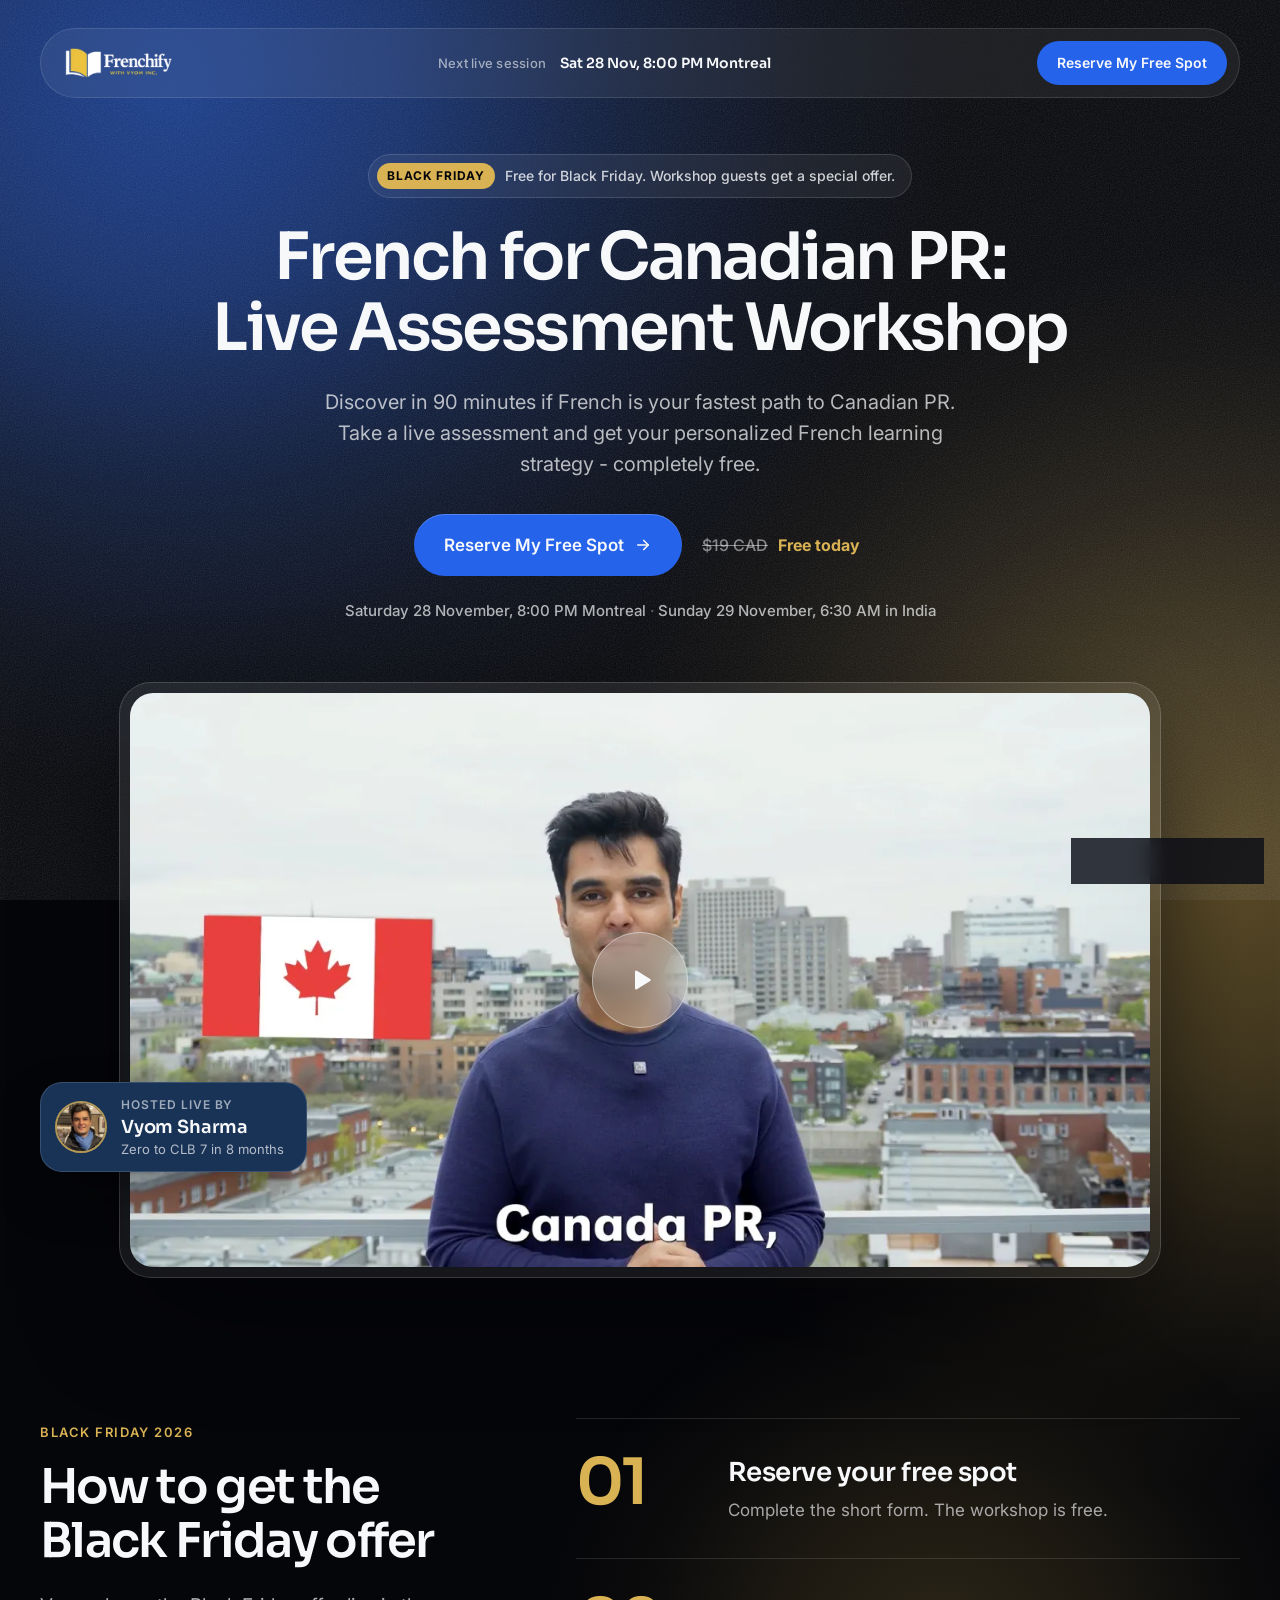
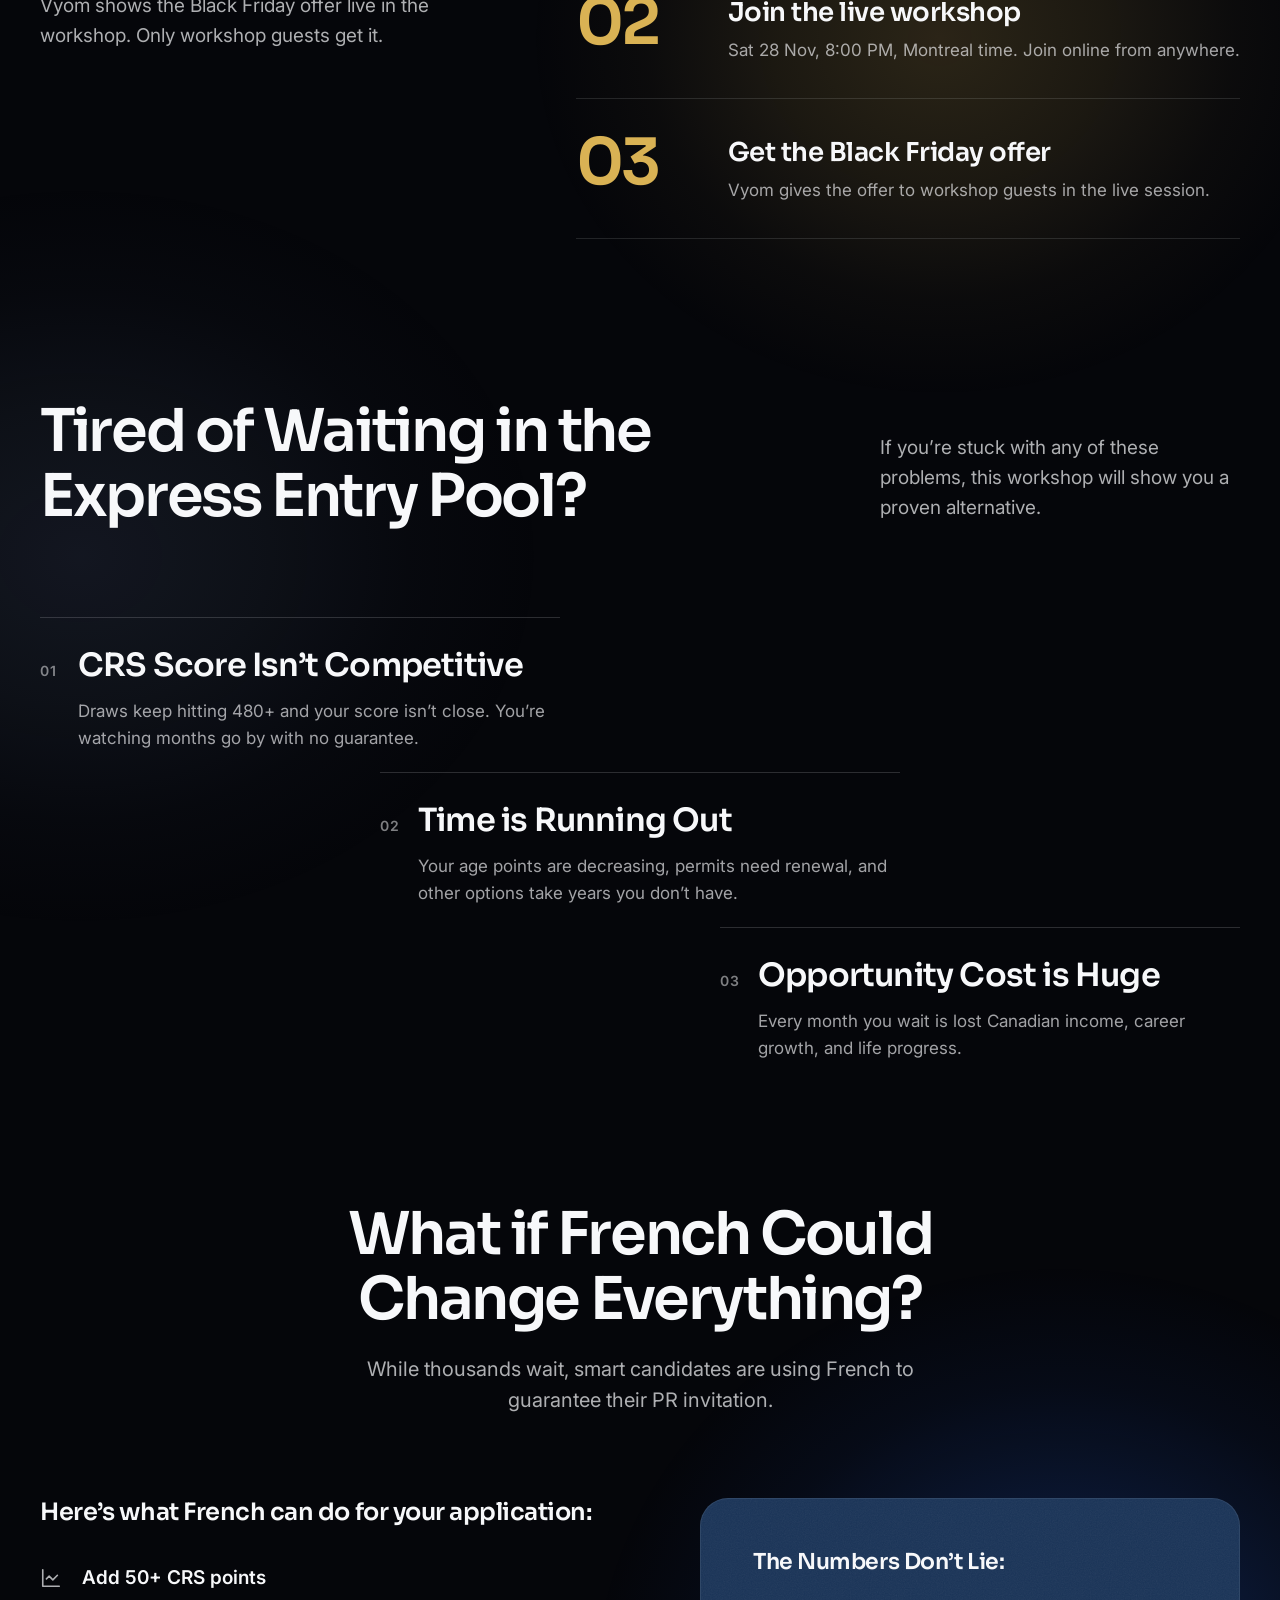
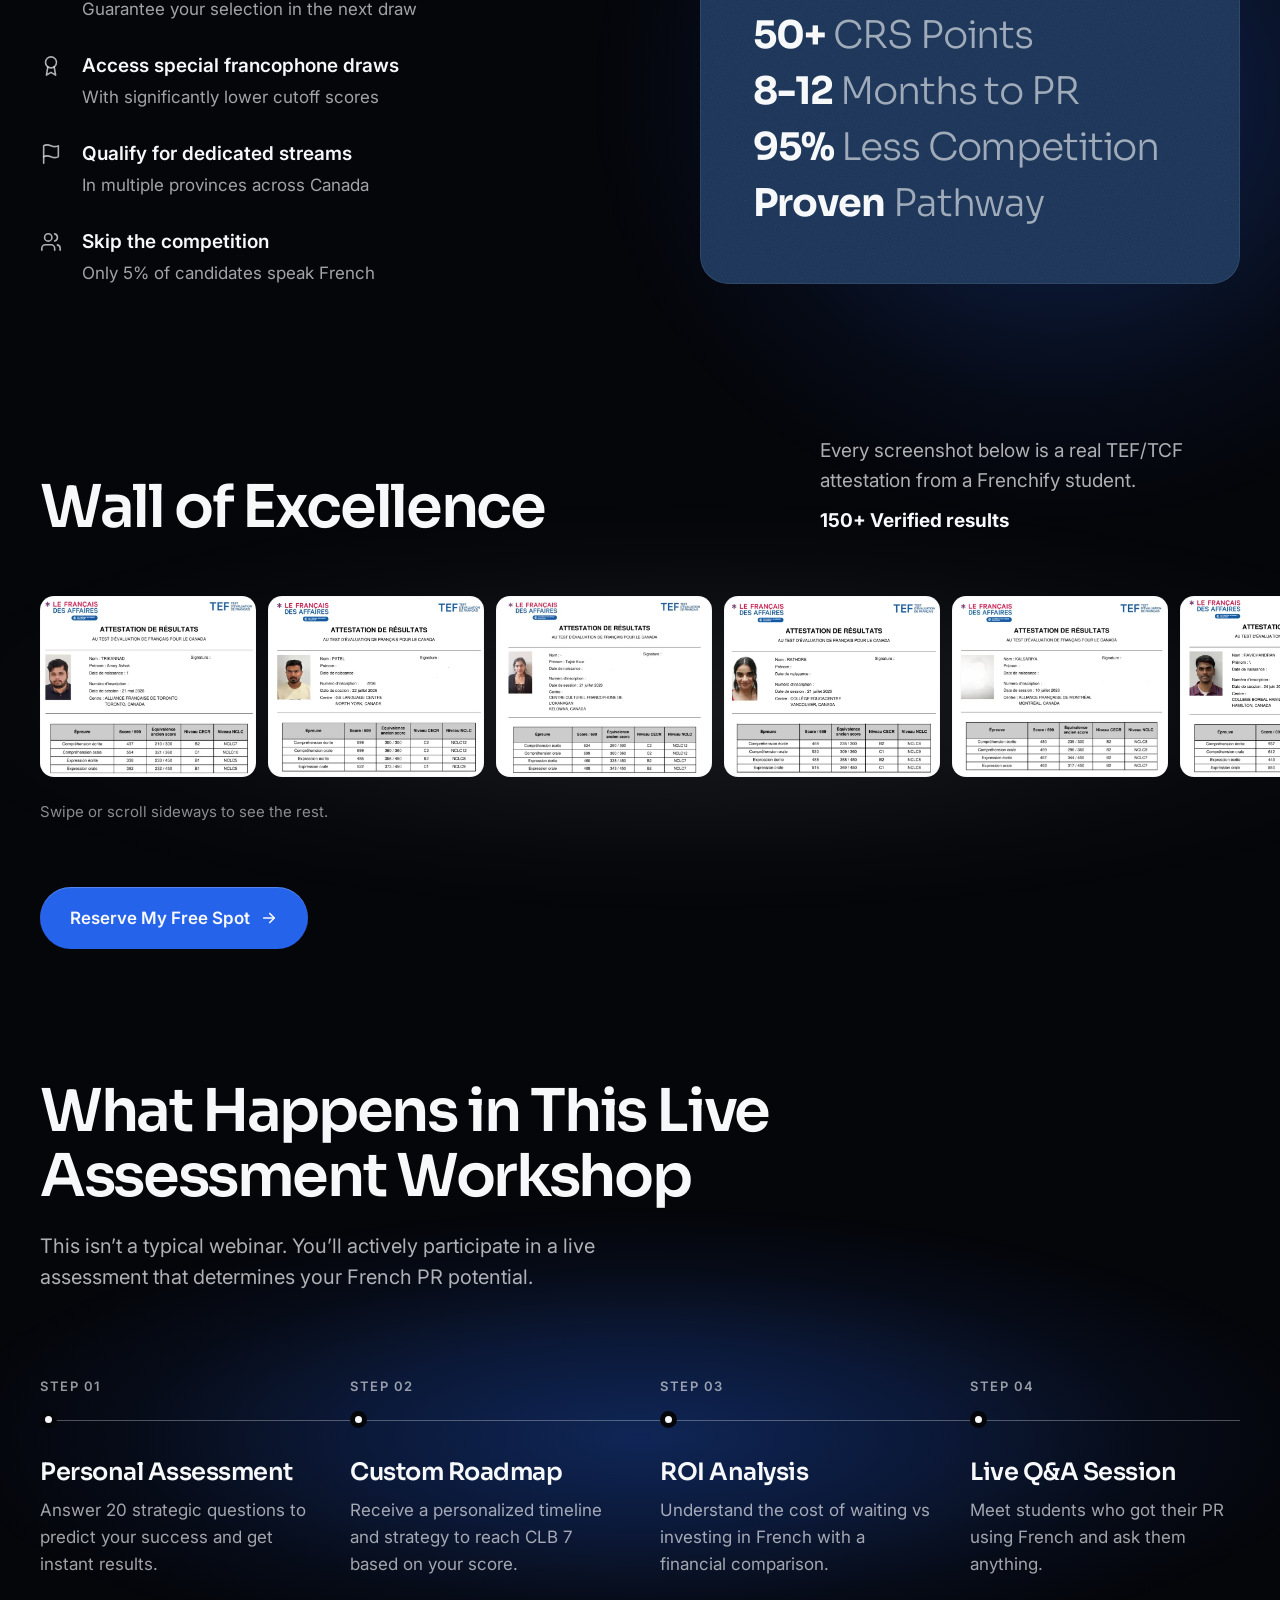
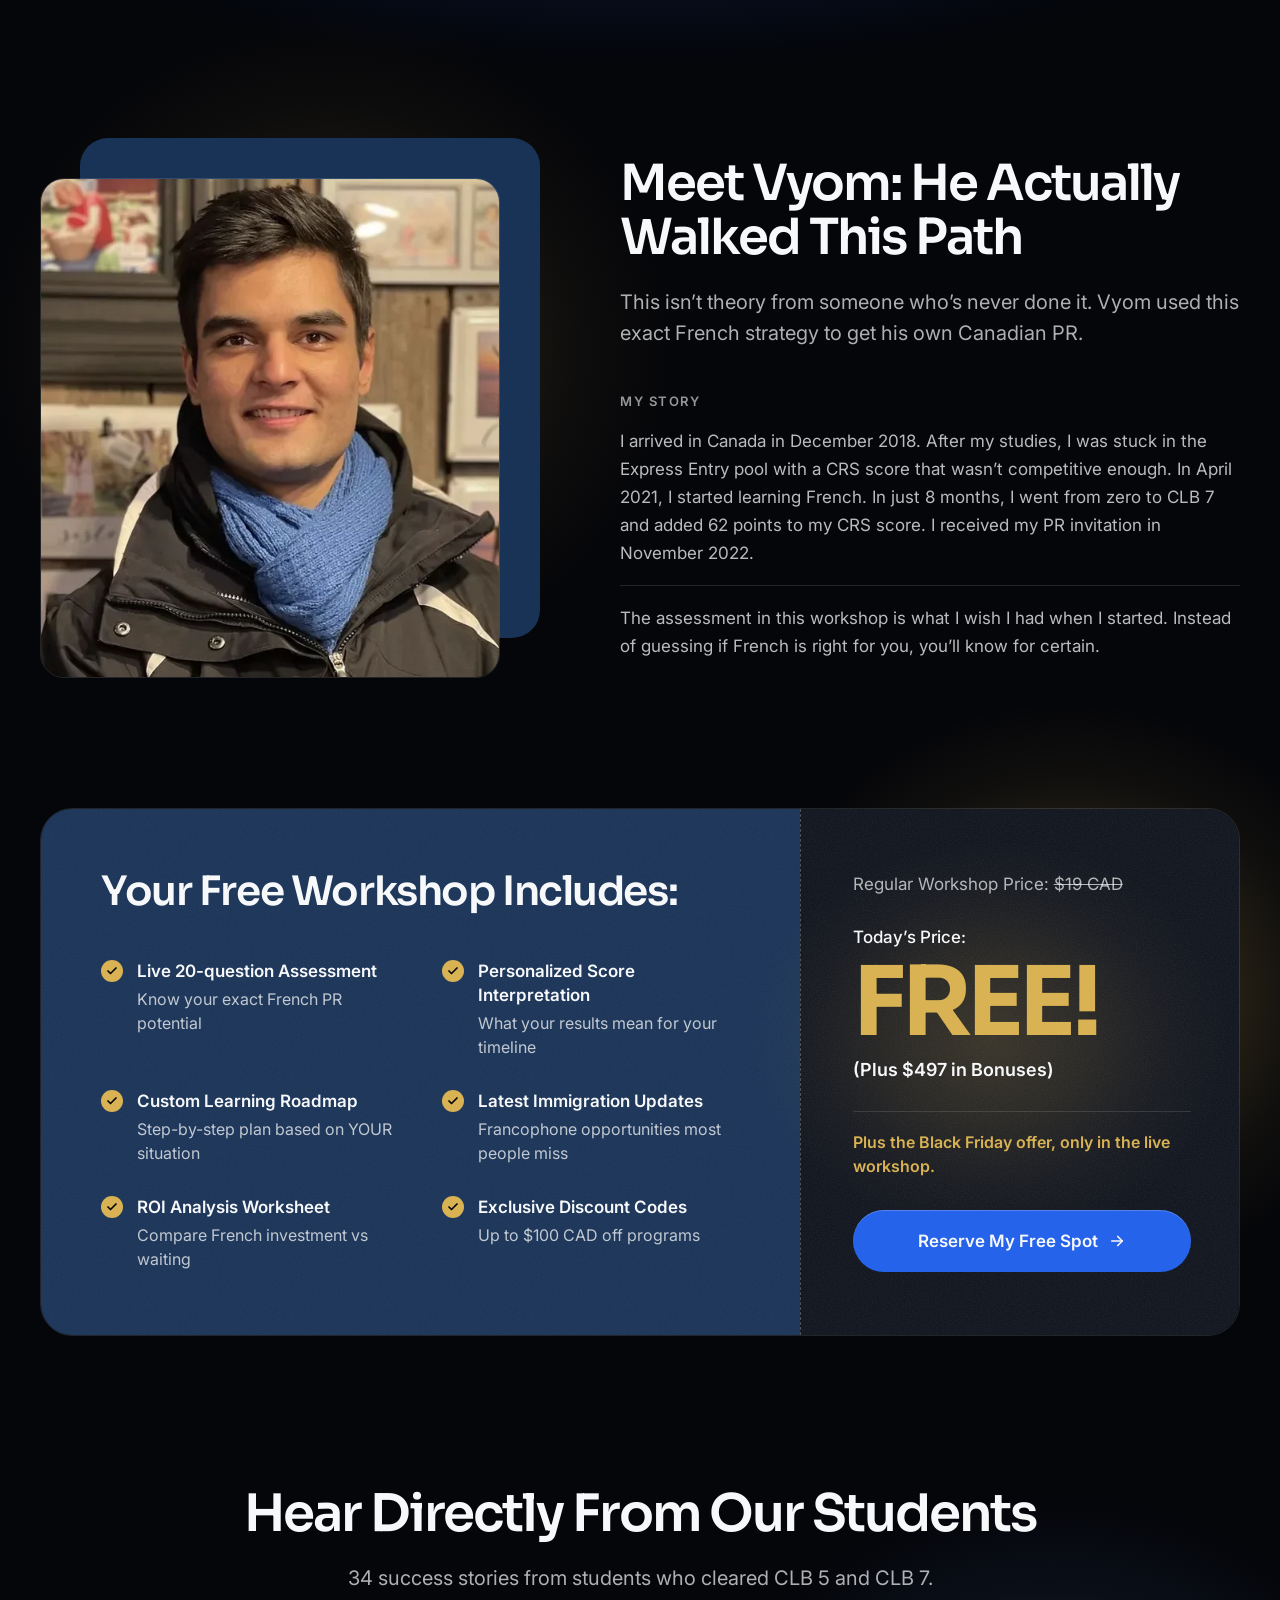
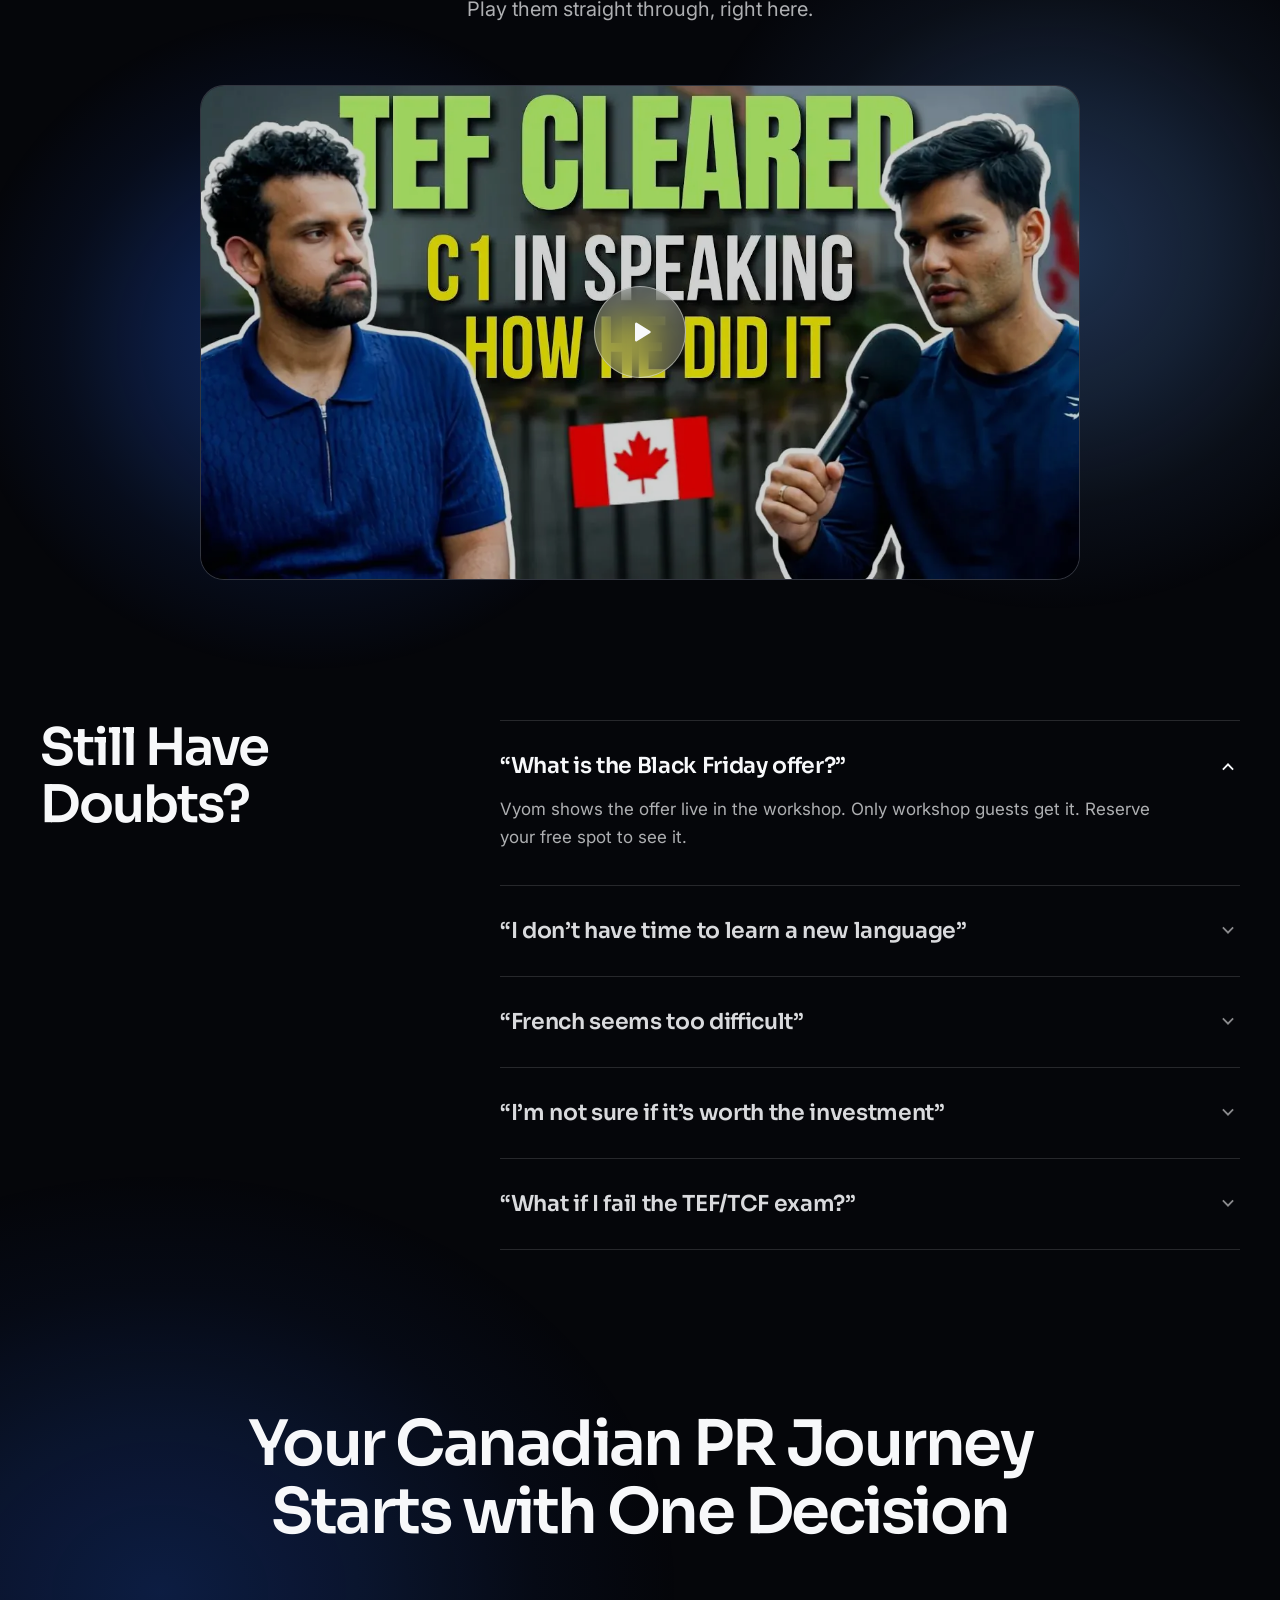
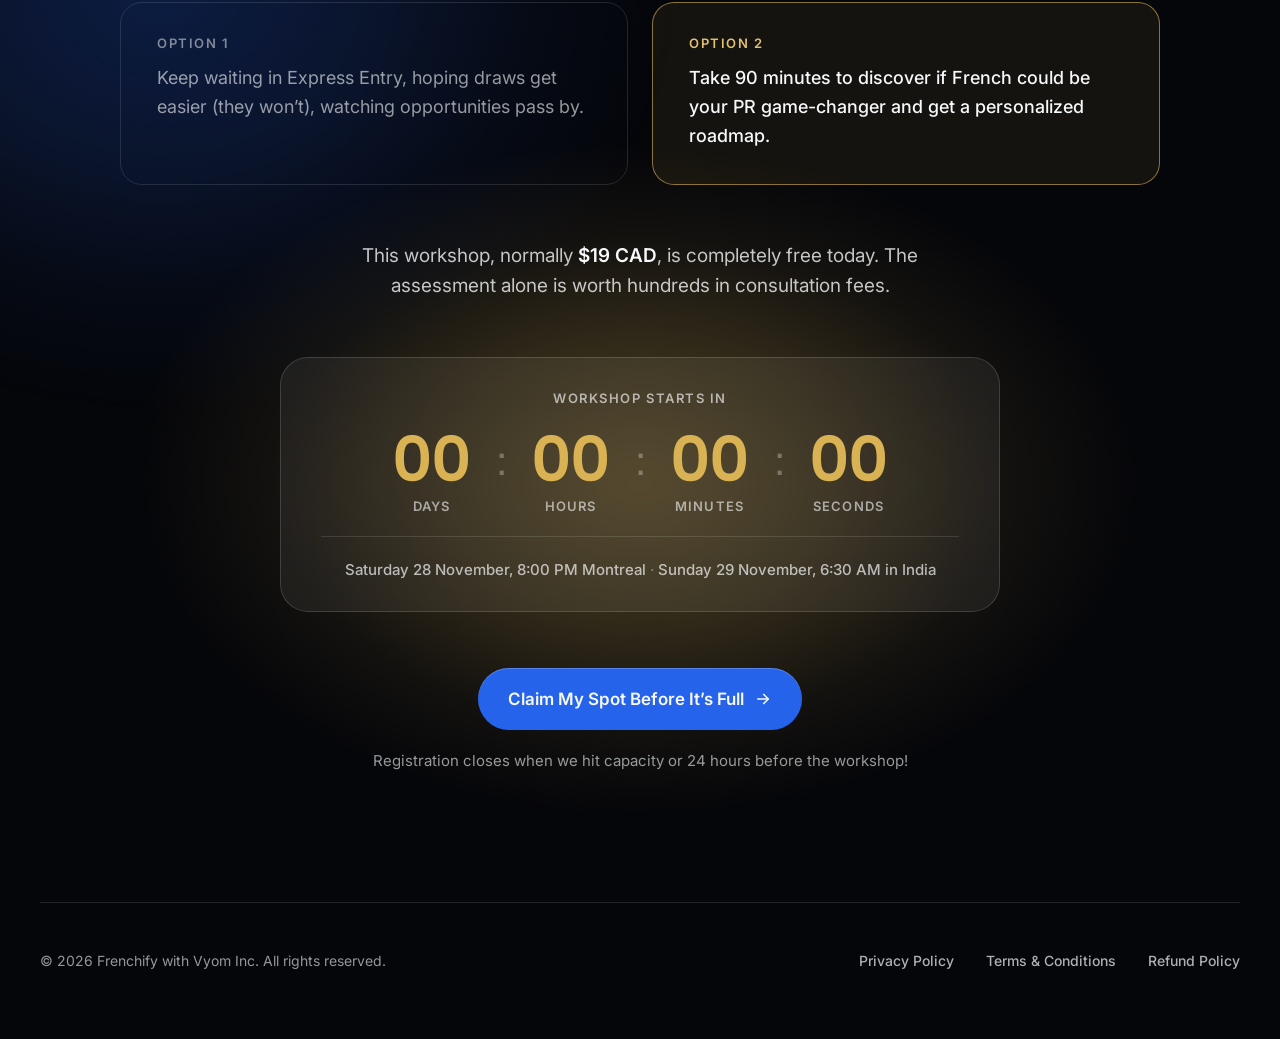
==== option-1/index.html @ 68164799 "Black Friday webinar page preview: 3 design options Static, responsive pages for review. No tracking" ====
<!doctype html>
<html lang="en">
<head>
  <meta charset="utf-8">
  <meta name="viewport" content="width=device-width, initial-scale=1">
  <meta name="robots" content="noindex,nofollow">
  <meta name="theme-color" content="#05060A">
  <title>Option 1 · Black Friday preview · Frenchify</title>
  <link rel="preconnect" href="https://fonts.googleapis.com">
  <link rel="preconnect" href="https://fonts.gstatic.com" crossorigin>
  <link href="https://fonts.googleapis.com/css2?family=Inter:opsz,wght@14..32,400..700&family=Sora:wght@300..700&display=swap" rel="stylesheet">
  <style>
    :root {
      --bg: #05060A;
      --ink: #F7F8FA;
      --blue: #2563EB;
      --blue-hover: #1E55D4;
      --gold: #D9B254;
      --gold-2: #E2C171;
      --navy: #193357;
      --stub: #0D111B;
      --i88: rgba(247, 248, 250, 0.88);
      --i82: rgba(247, 248, 250, 0.82);
      --i78: rgba(247, 248, 250, 0.78);
      --i75: rgba(247, 248, 250, 0.75);
      --i72: rgba(247, 248, 250, 0.72);
      --i70: rgba(247, 248, 250, 0.70);
      --i65: rgba(247, 248, 250, 0.65);
      --i60: rgba(247, 248, 250, 0.60);
      --i55: rgba(247, 248, 250, 0.55);
      --i50: rgba(247, 248, 250, 0.50);
      --line: rgba(247, 248, 250, 0.12);
      --line-2: rgba(247, 248, 250, 0.14);
      --line-3: rgba(247, 248, 250, 0.16);
      --sora: "Sora", system-ui, sans-serif;
      --inter: "Inter", system-ui, sans-serif;
      --g: 40px;      /* side gutter */
      --s: 1;         /* light scale */
      --hero-blue-x: calc(50% - 470px);
      --hero-blue-y: 80px;
      --hero-blue-r: 780px 700px;
      --hero-gold-x: calc(50% + 590px);
      --hero-gold-y: 870px;
      --hero-gold-r: 640px 620px;
    }

    *, *::before, *::after { box-sizing: border-box; }
    html { -webkit-text-size-adjust: 100%; text-size-adjust: 100%; }
    body {
      margin: 0;
      min-height: 100vh;
      color: var(--ink);
      font: 400 16px/1.6 var(--inter);
      -webkit-font-smoothing: antialiased;
      -moz-osx-font-smoothing: grayscale;
      background:
        radial-gradient(var(--hero-blue-r) at var(--hero-blue-x) var(--hero-blue-y),
          rgba(37, 99, 235, 0.58), rgba(37, 99, 235, 0.44) 30%, rgba(37, 99, 235, 0.2) 58%, rgba(37, 99, 235, 0.06) 82%, rgba(37, 99, 235, 0) 100%),
        radial-gradient(var(--hero-gold-r) at var(--hero-gold-x) var(--hero-gold-y),
          rgba(217, 178, 84, 0.4), rgba(217, 178, 84, 0.28) 32%, rgba(217, 178, 84, 0.12) 62%, rgba(217, 178, 84, 0.03) 85%, rgba(217, 178, 84, 0) 100%),
        var(--bg);
    }
    /* Film grain: one fixed layer, under the content */
    body::before {
      content: "";
      position: fixed;
      inset: 0;
      z-index: 0;
      pointer-events: none;
      background: url(../assets/grain.svg) repeat;
      background-size: 240px 240px;
      opacity: 0.3;
    }
    img, svg { display: block; }
    img { max-width: 100%; }
    h1, h2, h3, p, ol, ul, figure { margin: 0; }
    ol, ul { padding: 0; list-style: none; }
    a { color: inherit; }
    button { font: inherit; color: inherit; }

    :focus-visible { outline: 2px solid var(--ink); outline-offset: 3px; }
    .skip {
      position: absolute; left: 16px; top: -60px; z-index: 70;
      padding: 12px 16px; border-radius: 12px; background: var(--ink); color: var(--bg);
      font-weight: 600; text-decoration: none;
    }
    .skip:focus-visible { top: 16px; }
    .sr-only {
      position: absolute; width: 1px; height: 1px; padding: 0; margin: -1px;
      overflow: hidden; clip: rect(0 0 0 0); white-space: nowrap; border: 0;
    }

    .page { position: relative; z-index: 1; isolation: isolate; overflow-x: clip; }
    .wrap { width: min(1200px, 100% - 2 * var(--g)); margin-inline: auto; }

    /* Soft section lights (radial gradients, no blur filter) */
    .l1::before, .l2::after {
      content: "";
      position: absolute;
      z-index: -1;
      pointer-events: none;
      left: calc(50% + (var(--cx) - var(--rx)) * var(--s));
      top: calc(var(--cy) - var(--ry) * var(--s));
      width: calc(var(--rx) * 2 * var(--s));
      height: calc(var(--ry) * 2 * var(--s));
      background: radial-gradient(closest-side,
        rgb(var(--c) / var(--a)),
        rgb(var(--c) / calc(var(--a) * 0.62)) 40%,
        rgb(var(--c) / calc(var(--a) * 0.2)) 72%,
        rgb(var(--c) / 0) 100%);
    }

    /* ---------- Type ---------- */
    .h2 {
      --fs: 64;
      font-family: var(--sora);
      font-weight: 600;
      font-size: clamp(var(--fs-min, 32px), calc(var(--fs) * 0.3px + var(--fs) * 0.7 * 100vw / 1440), calc(var(--fs) * 1px));
      line-height: 1.1;
      letter-spacing: -0.04em;
      color: var(--ink);
      text-wrap: balance;
    }
    .sub { font-size: 19px; line-height: 30px; color: var(--i70); }
    .lead-20 { font-size: 20px; line-height: 31px; color: var(--i70); }
    .eyebrow {
      font: 600 13px/16px var(--inter);
      letter-spacing: 0.12em;
      text-transform: uppercase;
    }

    /* ---------- Buttons ---------- */
    .btn {
      display: inline-flex;
      align-items: center;
      justify-content: center;
      gap: 10px;
      min-height: 62px;
      padding: 20px 30px;
      border-radius: 999px;
      background: var(--blue);
      box-shadow: inset 0 1px 0 rgba(247, 248, 250, 0.22);
      color: var(--ink);
      font: 600 17px/22px var(--inter);
      text-decoration: none;
      transition: background-color 160ms ease-out;
    }
    .btn svg { flex-shrink: 0; transition: transform 160ms ease-out; }
    .btn:hover { background: var(--blue-hover); }
    .btn:hover svg { transform: translateX(2px); }

    /* ---------- Header / nav ---------- */
    .site-header { position: relative; padding-top: 28px; }
    .nav {
      display: flex;
      align-items: center;
      justify-content: space-between;
      gap: 16px;
      padding: 12px 12px 12px 24px;
      border-radius: 999px;
      background: rgba(247, 248, 250, 0.06);
      border: 1px solid var(--line);
      -webkit-backdrop-filter: blur(24px);
      backdrop-filter: blur(24px);
    }
    .nav__logo { width: 107px; height: 30px; object-fit: contain; flex-shrink: 0; }
    .nav__when { display: flex; align-items: center; gap: 14px; }
    .nav__label { font: 500 13px/16px var(--inter); letter-spacing: 0.02em; color: var(--i60); }
    .nav__date { font: 600 14px/18px var(--sora); color: var(--ink); }
    .nav__cta {
      display: inline-flex;
      align-items: center;
      justify-content: center;
      min-height: 44px;
      padding: 12px 20px;
      border-radius: 999px;
      background: var(--blue);
      color: var(--ink);
      font: 600 14px/18px var(--inter);
      text-decoration: none;
      white-space: nowrap;
      transition: background-color 160ms ease-out;
    }
    .nav__cta:hover { background: var(--blue-hover); }

    /* ---------- Hero ---------- */
    .hero { display: flex; flex-direction: column; align-items: center; text-align: center; }
    .hero__copy {
      width: min(1280px, 100% - 2 * var(--g));
      display: flex;
      flex-direction: column;
      align-items: center;
      gap: 24px;
      padding-top: 56px;
    }
    .pill {
      display: inline-flex;
      align-items: center;
      gap: 10px;
      padding: 8px 16px 8px 8px;
      border-radius: 999px;
      background: rgba(247, 248, 250, 0.06);
      border: 1px solid var(--line-2);
      -webkit-backdrop-filter: blur(20px);
      backdrop-filter: blur(20px);
      text-align: left;
    }
    .pill__tag {
      flex-shrink: 0;
      padding: 5px 10px;
      border-radius: 999px;
      background: var(--gold);
      color: var(--bg);
      font: 700 12px/16px var(--inter);
      letter-spacing: 0.08em;
      text-transform: uppercase;
    }
    .pill__text { font: 500 14px/18px var(--inter); color: var(--i82); }
    .hero h1 {
      font-family: var(--sora);
      font-weight: 600;
      font-size: clamp(36px, calc(4.4vw + 9px), 72px);
      line-height: 1.083;
      letter-spacing: -0.04em;
      color: var(--ink);
    }
    .hero__lead { max-width: 640px; text-wrap: pretty; font-size: 20px; line-height: 31px; color: var(--i72); }
    .cta-row { display: flex; align-items: center; gap: 14px; padding-top: 10px; }
    .price { display: flex; align-items: center; gap: 10px; padding-inline: 6px; font: 500 16px/20px var(--inter); }
    .price s { color: var(--i50); text-decoration-thickness: 1px; }
    .price strong { color: var(--gold); font-weight: 700; }
    .when { font: 500 15px/22px var(--inter); color: var(--i70); text-wrap: balance; }
    .when .sep { color: rgba(247, 248, 250, 0.35); }

    .stage {
      position: relative;
      width: 100%;
      display: flex;
      flex-direction: column;
      align-items: center;
      padding-top: 60px;
    }
    .frame {
      width: min(1042px, 100% - 2 * var(--g));
      padding: 10px;
      border-radius: 32px;
      background: rgba(247, 248, 250, 0.07);
      border: 1px solid var(--line-3);
      box-shadow: 0 40px 120px -30px rgba(2, 3, 6, 0.8);
      -webkit-backdrop-filter: blur(24px);
      backdrop-filter: blur(24px);
    }
    .video {
      position: relative;
      display: block;
      width: 100%;
      aspect-ratio: 1020 / 574;
      padding: 0;
      border: 0;
      border-radius: 23px;
      overflow: hidden;
      background: var(--stub);
      cursor: pointer;
    }
    .video > img { position: absolute; inset: 0; width: 100%; height: 100%; object-fit: cover; }
    .play {
      position: absolute;
      left: 50%;
      top: 50%;
      width: 96px;
      height: 96px;
      transform: translate(-50%, -50%);
      display: flex;
      align-items: center;
      justify-content: center;
      border-radius: 999px;
      background: rgba(247, 248, 250, 0.22);
      border: 1px solid rgba(247, 248, 250, 0.45);
      -webkit-backdrop-filter: blur(16px);
      backdrop-filter: blur(16px);
      transition: background-color 160ms ease-out;
    }
    .video:hover .play { background: rgba(247, 248, 250, 0.34); }
    .video:focus-visible { outline-offset: 4px; }
    .chip {
      position: absolute;
      left: max(12px, calc(50% - 600px));
      bottom: 106px;
      display: flex;
      align-items: center;
      gap: 14px;
      padding: 14px 22px 14px 14px;
      border-radius: 22px;
      background: var(--navy);
      border: 1px solid var(--line-2);
      box-shadow: 0 24px 60px -20px rgba(2, 3, 6, 0.7);
      text-align: left;
    }
    .chip img {
      width: 52px;
      height: 52px;
      flex-shrink: 0;
      border-radius: 999px;
      border: 2px solid rgba(217, 178, 84, 0.8);
      object-fit: cover;
    }
    .chip__txt { display: flex; flex-direction: column; gap: 3px; }
    .chip__k { font: 600 12px/16px var(--inter); letter-spacing: 0.08em; text-transform: uppercase; color: var(--i60); }
    .chip__name { font: 600 18px/22px var(--sora); letter-spacing: -0.01em; color: var(--ink); }
    .chip__meta { font: 400 13px/16px var(--inter); color: var(--i70); }

    /* ---------- S1 · How to get the offer ---------- */
    .s1 { position: relative; padding: 140px 0 70px; --cx: 300px; --cy: 57%; --rx: 410px; --ry: 360px; --c: 217 178 84; --a: 0.18; }
    .s1__grid { display: flex; align-items: flex-start; gap: 104px; }
    .s1__head { flex: 0 0 432px; display: flex; flex-direction: column; gap: 20px; padding-top: 6px; }
    .s1__head .eyebrow { color: var(--gold); }
    .s1__head .h2 { --fs: 52; line-height: 1.115; letter-spacing: -0.035em; }
    .s1__head .sub { padding-top: 4px; }
    .steps { flex: 1 1 auto; min-width: 0; }
    .steps li {
      display: flex;
      align-items: flex-start;
      gap: 40px;
      padding-block: 34px;
      border-top: 1px solid var(--line);
    }
    .steps li:last-child { border-bottom: 1px solid var(--line); }
    .steps__n {
      flex: 0 0 112px;
      font: 600 64px/60px var(--sora);
      letter-spacing: -0.04em;
      color: var(--gold);
    }
    .steps__body { display: flex; flex-direction: column; gap: 8px; padding-top: 4px; }
    .steps h3 { font: 600 26px/32px var(--sora); letter-spacing: -0.02em; color: var(--ink); }
    .steps p { font-size: 17px; line-height: 27px; color: var(--i65); }

    /* ---------- S2 · Pain ---------- */
    .s2 { position: relative; padding: 90px 0 70px; --cx: -560px; --cy: 30%; --rx: 460px; --ry: 370px; --c: 74 91 122; --a: 0.2; }
    .s2__head { display: flex; align-items: flex-end; justify-content: space-between; gap: 40px; }
    .s2__head .h2 { flex: 0 1 760px; }
    .s2__head .sub { flex: 0 0 360px; padding-bottom: 6px; }
    .stair { display: flex; flex-direction: column; gap: 20px; margin-top: 88px; }
    .stair li { width: 43.333%; display: flex; flex-direction: column; gap: 14px; padding-top: 28px; border-top: 1px solid var(--line-3); }
    .stair li:nth-child(2) { margin-left: 28.333%; }
    .stair li:nth-child(3) { margin-left: 56.667%; }
    .stair__t { display: flex; align-items: baseline; gap: 18px; }
    .stair__n { flex: 0 0 20px; font: 600 14px/18px var(--inter); letter-spacing: 0.04em; color: var(--i50); }
    .stair h3 { font: 600 32px/38px var(--sora); letter-spacing: -0.025em; color: var(--ink); }
    .stair p { padding-left: 38px; font-size: 17px; line-height: 27px; color: var(--i65); }

    /* ---------- S3 · Solution ---------- */
    .s3 { position: relative; padding: 70px 0 80px; --cx: 420px; --cy: 67.5%; --rx: 470px; --ry: 430px; --c: 37 99 235; --a: 0.3; }
    .s3__head { max-width: 840px; margin-inline: auto; display: flex; flex-direction: column; align-items: center; gap: 22px; text-align: center; }
    .s3__head .lead-20 { max-width: 600px; }
    .split { display: flex; align-items: center; justify-content: space-between; gap: 40px; margin-top: 80px; }
    .benefits { flex: 0 1 590px; display: flex; flex-direction: column; gap: 36px; }
    .benefits h3 { font: 600 24px/32px var(--sora); letter-spacing: -0.02em; color: var(--ink); }
    .benefits ul { display: flex; flex-direction: column; gap: 30px; }
    .benefits li { display: flex; align-items: flex-start; gap: 18px; }
    .benefits__icon { flex: 0 0 24px; height: 28px; display: flex; align-items: center; }
    .benefits__txt { display: flex; flex-direction: column; gap: 4px; }
    .benefits strong { font: 600 19px/28px var(--inter); color: var(--ink); }
    .benefits__txt span { font-size: 17px; line-height: 26px; color: var(--i65); }
    .panel {
      position: relative;
      flex: 0 1 540px;
      display: flex;
      flex-direction: column;
      gap: 30px;
      padding: 48px 52px 52px;
      border-radius: 28px;
      background: var(--navy);
      border: 1px solid rgba(247, 248, 250, 0.1);
      overflow: hidden;
    }
    .grainy::before {
      content: "";
      position: absolute;
      inset: 0;
      pointer-events: none;
      background: url(../assets/grain.svg) repeat;
      background-size: 240px 240px;
      opacity: var(--grain, 0.14);
    }
    .panel > * { position: relative; }
    .panel h3 { font: 600 22px/30px var(--sora); letter-spacing: -0.02em; color: var(--ink); }
    .panel__nums { font: 300 38px/56px var(--sora); letter-spacing: -0.03em; color: var(--i60); }
    .panel__nums b { font-weight: 700; color: var(--ink); }

    /* ---------- S4 · Wall of Excellence ---------- */
    .s4 { position: relative; padding: 70px 0 60px; --cx: 60px; --cy: 53%; --rx: 810px; --ry: 210px; --c: 247 248 250; --a: 0.08; }
    .s4__head { display: flex; align-items: flex-end; justify-content: space-between; gap: 40px; }
    .s4__aside { flex: 0 0 420px; display: flex; flex-direction: column; gap: 10px; padding-bottom: 4px; }
    .s4__aside strong { font-size: 19px; line-height: 30px; font-weight: 700; color: var(--ink); }
    .rail-block { display: flex; flex-direction: column; gap: 18px; margin-top: 56px; }
    .rail {
      --pad: max(var(--g), calc((100% - 1200px) / 2));
      overflow-x: auto;
      overscroll-behavior-x: contain;
      scroll-snap-type: x mandatory;
      scroll-padding-inline: var(--pad);
      scrollbar-width: thin;
      scrollbar-color: rgba(247, 248, 250, 0.22) transparent;
      -webkit-overflow-scrolling: touch;
      padding-bottom: 6px;
    }
    .rail:focus-visible { outline-offset: -2px; border-radius: 16px; }
    .rail ul { display: flex; gap: 12px; width: max-content; padding-inline: var(--pad); }
    .rail li {
      flex: 0 0 auto;
      width: 216px;
      height: 181px;
      border-radius: 14px;
      overflow: hidden;
      background: var(--ink);
      border: 1px solid rgba(247, 248, 250, 0.15);
      scroll-snap-align: start;
    }
    .rail li img { width: 100%; height: 100%; object-fit: cover; }
    .rail li.more {
      width: 168px;
      display: flex;
      align-items: center;
      justify-content: center;
      background: rgba(247, 248, 250, 0.04);
      border-color: var(--line-3);
      font: 600 22px/28px var(--sora);
      letter-spacing: -0.02em;
      color: var(--ink);
    }
    .rail-hint { font-size: 15px; line-height: 22px; color: var(--i55); }
    .s4__cta { margin-top: 64px; }

    /* ---------- S5 · Workshop steps ---------- */
    .s5 { position: relative; padding: 70px 0 80px; --cx: 0px; --cy: 66%; --rx: 700px; --ry: 230px; --c: 37 99 235; --a: 0.34; }
    .s5__head { display: flex; flex-direction: column; gap: 22px; }
    .s5__head .h2 { max-width: 820px; }
    .s5__head .lead-20 { max-width: 620px; }
    .timeline { position: relative; display: grid; grid-template-columns: repeat(4, minmax(0, 1fr)); gap: 40px; margin-top: 84px; }
    .timeline::before {
      content: "";
      position: absolute;
      left: 0;
      right: 0;
      top: 43px;
      height: 1px;
      background: rgba(247, 248, 250, 0.3);
    }
    .timeline li { position: relative; display: flex; flex-direction: column; }
    .timeline__k { font: 600 13px/18px var(--inter); letter-spacing: 0.12em; text-transform: uppercase; color: var(--i60); }
    .timeline__dot { height: 50px; display: flex; align-items: center; }
    .timeline__dot::before {
      content: "";
      width: 17px;
      height: 17px;
      border-radius: 50%;
      background: var(--ink);
      border: 5px solid var(--bg);
    }
    .timeline__body { display: flex; flex-direction: column; gap: 10px; padding-top: 12px; }
    .timeline h3 { font: 600 24px/30px var(--sora); letter-spacing: -0.02em; color: var(--ink); }
    .timeline p { font-size: 17px; line-height: 27px; color: var(--i65); }

    /* ---------- S6 · Meet Vyom ---------- */
    .s6 { position: relative; padding: 80px 0 70px; --cx: -310px; --cy: 42%; --rx: 360px; --ry: 340px; --c: 217 178 84; --a: 0.2; }
    .s6__grid { display: flex; align-items: center; gap: 80px; }
    .photo { position: relative; flex: 0 0 min(500px, 42%); aspect-ratio: 500 / 540; }
    .photo__plate { position: absolute; left: 8%; top: 0; width: 92%; height: 92.593%; border-radius: 28px; background: var(--navy); }
    .photo__frame {
      position: absolute;
      left: 0;
      top: 7.407%;
      width: 92%;
      height: 92.593%;
      border-radius: 24px;
      border: 1px solid var(--line);
      overflow: hidden;
    }
    .photo__frame img {
      position: absolute;
      left: -15.652%;
      top: -3.6%;
      width: 132.609%;
      height: 111.6%;
      max-width: none;
      object-fit: cover;
    }
    .s6__text { flex: 1 1 0; min-width: 0; }
    .s6__intro { display: flex; flex-direction: column; gap: 22px; }
    .s6__intro .h2 { --fs: 54; letter-spacing: -0.04em; }
    .story { display: flex; flex-direction: column; gap: 18px; padding-top: 44px; }
    .story .eyebrow { color: var(--i60); }
    .story p:not(.eyebrow) { font-size: 17px; line-height: 28px; color: var(--i75); }
    .story hr { width: 100%; height: 1px; margin: 0; border: 0; background: var(--line); }

    /* ---------- S7 · Includes ticket ---------- */
    .s7 { position: relative; padding: 60px 0 80px; --cx: 430px; --cy: 37%; --rx: 330px; --ry: 300px; --c: 217 178 84; --a: 0.3; }
    .ticket { display: flex; border-radius: 32px; border: 1px solid var(--line); overflow: hidden; }
    .includes {
      position: relative;
      flex: 0 0 63.333%;
      display: flex;
      flex-direction: column;
      gap: 44px;
      padding: 60px 56px 64px 60px;
      background: var(--navy);
      --grain: 0.14;
    }
    .includes > * { position: relative; }
    .includes .h2 { --fs: 44; --fs-min: 30px; line-height: 1.136; letter-spacing: -0.035em; }
    .includes ul { display: grid; grid-template-columns: repeat(2, minmax(0, 1fr)); column-gap: 40px; row-gap: 30px; }
    .includes li { display: flex; align-items: flex-start; gap: 14px; }
    .check {
      flex: 0 0 22px;
      height: 22px;
      margin-top: 1px;
      display: flex;
      align-items: center;
      justify-content: center;
      border-radius: 50%;
      background: var(--gold);
    }
    .includes__txt { display: flex; flex-direction: column; gap: 4px; }
    .includes strong { font: 600 17px/24px var(--inter); color: var(--ink); }
    .includes__txt span { font-size: 16px; line-height: 24px; color: var(--i75); }
    .stub {
      position: relative;
      flex: 1 1 0;
      min-width: 0;
      display: flex;
      flex-direction: column;
      justify-content: center;
      gap: 28px;
      padding: 56px 48px 56px 52px;
      background: var(--stub);
      border-left: 1px dashed rgba(247, 248, 250, 0.28);
      --grain: 0.2;
    }
    .stub::after {
      content: "";
      position: absolute;
      left: -50px;
      top: 30px;
      width: 480px;
      height: 400px;
      pointer-events: none;
      background: radial-gradient(closest-side, rgba(217, 178, 84, 0.2), rgba(217, 178, 84, 0.12) 40%, rgba(217, 178, 84, 0.04) 72%, rgba(217, 178, 84, 0));
    }
    .stub > * { position: relative; z-index: 1; }
    .stub__reg { font-size: 17px; line-height: 26px; color: var(--i70); }
    .stub__reg s { text-decoration-thickness: 1px; }
    .stub__price { display: flex; flex-direction: column; gap: 6px; }
    .stub__k { font: 500 17px/24px var(--inter); color: var(--ink); }
    .stub__free { font: 700 96px/96px var(--sora); letter-spacing: -0.05em; color: var(--gold); }
    .stub__bonus { font: 600 18px/26px var(--inter); color: var(--ink); }
    .stub__note { padding-top: 18px; border-top: 1px solid var(--line); font: 600 16px/24px var(--inter); color: var(--gold); }
    .stub .btn { width: 100%; margin-top: 4px; }

    /* ---------- S8 · Student stories ---------- */
    .s8 { position: relative; padding: 70px 0; --c: 37 99 235; --a: 0.4; --cx: -330px; --cy: 63%; --rx: 350px; --ry: 330px; }
    .s8::after { --c: 58 95 150; --a: 0.5; --cx: 410px; --cy: 52%; --rx: 380px; --ry: 360px; }
    .s8__head { max-width: 1000px; margin-inline: auto; display: flex; flex-direction: column; align-items: center; gap: 20px; text-align: center; }
    .s8__head .h2 { --fs: 56; }
    .s8__head .lead-20 { max-width: 600px; }
    .yt {
      width: min(880px, 100%);
      margin: 60px auto 0;
      border-radius: 24px;
      border: 1px solid var(--line-3);
      aspect-ratio: 880 / 495;
    }
    .yt:not([data-playing])::after { content: ""; position: absolute; inset: 0; background: rgba(5, 6, 10, 0.18); pointer-events: none; }
    .yt .play { z-index: 1; width: 92px; height: 92px; }

    /* ---------- S9 · FAQ ---------- */
    .s9 { position: relative; padding: 70px 0; }
    .s9__grid { display: flex; align-items: flex-start; justify-content: space-between; gap: 40px; }
    .s9__grid .h2 { --fs: 56; flex: 0 0 380px; }
    .faq { flex: 0 1 740px; min-width: 0; border-top: 1px solid var(--line-2); }
    .faq details { border-bottom: 1px solid var(--line-2); }
    .faq summary {
      display: flex;
      align-items: flex-start;
      justify-content: space-between;
      gap: 24px;
      padding: 30px 0;
      cursor: pointer;
      list-style: none;
      font: 600 22px/30px var(--sora);
      letter-spacing: -0.015em;
      color: var(--i88);
      transition: color 160ms ease-out;
    }
    .faq summary::-webkit-details-marker { display: none; }
    .faq summary:hover, .faq details[open] summary { color: var(--ink); }
    .faq summary:focus-visible { outline-offset: 4px; border-radius: 6px; }
    .chev { flex: 0 0 24px; height: 30px; display: flex; align-items: center; justify-content: center; color: var(--i55); transition: transform 180ms ease-out, color 160ms ease-out; }
    .faq details[open] .chev { transform: rotate(180deg); color: var(--ink); }
    .faq details[open] summary { padding-bottom: 14px; }
    .faq__a { padding: 0 64px 34px 0; font-size: 17px; line-height: 28px; color: var(--i70); }

    /* ---------- S10 · Final decision ---------- */
    .s10 {
      position: relative;
      padding: 90px 0 130px;
      --c: 37 99 235; --a: 0.25; --cx: -480px; --cy: 23%; --rx: 520px; --ry: 420px;
    }
    .s10::after { --c: 217 178 84; --a: 0.35; --cx: 0px; --cy: 64.5%; --rx: 510px; --ry: 340px; }
    .s10__in { display: flex; flex-direction: column; align-items: center; gap: 56px; text-align: center; }
    .s10 .h2 { --fs: 68; --fs-min: 34px; max-width: 940px; line-height: 1.088; }
    .options { width: min(1040px, 100%); display: grid; grid-template-columns: repeat(2, minmax(0, 1fr)); gap: 24px; text-align: left; }
    .option { display: flex; flex-direction: column; gap: 12px; padding: 32px 36px 34px; border-radius: 22px; border: 1px solid var(--line); }
    .option .eyebrow { color: var(--i50); }
    .option p:not(.eyebrow) { font-size: 18px; line-height: 29px; color: var(--i60); }
    .option--pick { background: rgba(217, 178, 84, 0.08); border-color: rgba(217, 178, 84, 0.6); }
    .option--pick .eyebrow { color: var(--gold-2); }
    .option--pick p:not(.eyebrow) { font-weight: 500; color: var(--ink); }
    .s10__note { max-width: 660px; font-size: 19px; line-height: 30px; color: var(--i78); }
    .s10__note b { font-weight: 600; color: var(--ink); }
    .countdown {
      width: min(720px, 100%);
      display: flex;
      flex-direction: column;
      align-items: center;
      gap: 22px;
      padding: 32px 40px 30px;
      border-radius: 28px;
      background: rgba(247, 248, 250, 0.06);
      border: 1px solid var(--line-1, rgba(247, 248, 250, 0.15));
      -webkit-backdrop-filter: blur(24px);
      backdrop-filter: blur(24px);
    }
    .countdown .eyebrow { color: var(--i65); }
    .units { display: flex; align-items: flex-start; justify-content: center; gap: 8px; }
    .unit { flex: 0 0 112px; display: flex; flex-direction: column; align-items: center; gap: 6px; }
    .unit__n { font: 600 60px/64px var(--sora); letter-spacing: -0.03em; color: var(--gold); font-variant-numeric: tabular-nums; }
    .unit__k { font: 600 13px/16px var(--inter); letter-spacing: 0.08em; text-transform: uppercase; color: var(--i60); }
    .colon { font: 300 44px/64px var(--sora); color: rgba(247, 248, 250, 0.3); }
    .countdown hr { align-self: stretch; height: 1px; margin: 0; border: 0; background: var(--line); }
    .s10__cta { display: flex; flex-direction: column; align-items: center; gap: 20px; }
    .s10__close { max-width: 620px; font-size: 15px; line-height: 22px; color: var(--i60); }

    /* ---------- Footer ---------- */
    .site-footer { position: relative; padding-bottom: 56px; }
    .site-footer .wrap {
      display: flex;
      align-items: center;
      justify-content: space-between;
      gap: 24px;
      padding-top: 36px;
      border-top: 1px solid var(--line);
    }
    .site-footer p { font-size: 14px; line-height: 20px; color: var(--i60); }
    .legal { display: flex; align-items: center; gap: 32px; }
    .legal a {
      display: inline-flex;
      align-items: center;
      min-height: 44px;
      font: 500 14px/20px var(--inter);
      color: var(--i70);
      text-decoration: none;
      transition: color 160ms ease-out;
    }
    .legal a:hover { color: var(--ink); }
    .site-footer .wrap { margin-top: 0; }

    /* ================= Responsive ================= */
    @media (max-width: 1180px) {
      .s1__grid { gap: 64px; }
      .s1__head { flex-basis: 380px; }
      .steps__n { flex-basis: 88px; font-size: 54px; }
      .steps li { gap: 28px; }
      .s2__head .sub { flex-basis: 320px; }
      .stair li { width: 50%; }
      .stair li:nth-child(2) { margin-left: 25%; }
      .stair li:nth-child(3) { margin-left: 50%; }
      .s6__grid { gap: 56px; }
      .includes { padding: 52px 44px 56px; }
      .stub { padding: 48px 40px; }
      .stub__free { font-size: 80px; line-height: 84px; }
      .s9__grid .h2 { flex-basis: 300px; }
    }

    /* Tablet and phone: one column */
    @media (max-width: 900px) {
      :root { --g: 32px; --s: 0.75; }
      .nav__label { display: none; }
      .chip { position: static; margin-top: 16px; }
      .s1, .s2, .s3, .s4, .s5, .s6, .s7, .s8, .s9 { padding: 48px 0; }
      .s1 { padding-top: 96px; }
      .s10 { padding: 56px 0 96px; }
      .s1__grid { flex-direction: column; gap: 40px; }
      .s1__head { flex-basis: auto; }
      .steps { width: 100%; }
      .s2__head { flex-direction: column; align-items: flex-start; gap: 20px; }
      .s2__head .h2, .s2__head .sub { flex: 0 0 auto; }
      .stair { margin-top: 48px; gap: 32px; }
      .stair li, .stair li:nth-child(2), .stair li:nth-child(3) { width: 100%; margin-left: 0; }
      .split { flex-direction: column; align-items: stretch; gap: 48px; margin-top: 56px; }
      .benefits, .panel { flex: 0 0 auto; }
      .s4__head { flex-direction: column; align-items: flex-start; gap: 20px; }
      .s4__aside { flex: 0 0 auto; }
      .rail-block { margin-top: 40px; }
      .s4__cta { margin-top: 40px; }
      .timeline { grid-template-columns: 1fr; gap: 0; margin-top: 48px; }
      .timeline::before { left: 8px; right: auto; top: 12px; bottom: 12px; width: 1px; height: auto; }
      .timeline li {
        display: grid;
        grid-template-columns: 17px 1fr;
        column-gap: 20px;
        padding-bottom: 36px;
      }
      .timeline li:last-child { padding-bottom: 0; }
      .timeline__dot { grid-column: 1; grid-row: 1; height: 18px; }
      .timeline__k { grid-column: 2; grid-row: 1; }
      .timeline__body { grid-column: 2; grid-row: 2; padding-top: 10px; }
      .s6__grid { flex-direction: column; align-items: stretch; gap: 48px; }
      .photo { flex: 0 0 auto; width: min(100%, 420px); margin-inline: auto; }
      .story { padding-top: 32px; }
      .ticket { flex-direction: column; }
      .includes { flex: 0 0 auto; }
      .stub { flex: 0 0 auto; border-left: 0; border-top: 1px dashed rgba(247, 248, 250, 0.28); }
      .stub::after { left: 50%; margin-left: -240px; }
      .yt { margin-top: 40px; }
      .s9__grid { flex-direction: column; gap: 32px; }
      .s9__grid .h2 { flex: 0 0 auto; }
      .faq { flex: 0 0 auto; width: 100%; }
      .s10__in { gap: 40px; }
      .site-footer .wrap { flex-direction: column-reverse; align-items: flex-start; gap: 12px; padding-top: 24px; }
      .legal { gap: 0 24px; flex-wrap: wrap; }
    }

    /* Phone */
    @media (max-width: 600px) {
      :root {
        --g: 16px;
        --s: 0.55;
        --hero-blue-x: 0%;
        --hero-blue-y: 40px;
        --hero-blue-r: 420px 460px;
        --hero-gold-x: 105%;
        --hero-gold-y: 760px;
        --hero-gold-r: 340px 420px;
      }
      body { font-size: 16px; }
      .site-header { padding-top: 12px; }
      .nav { padding: 6px 6px 6px 16px; }
      .nav__logo { width: 96px; height: 27px; }
      .nav__when { display: none; }
      .nav__cta { padding: 10px 16px; font-size: 14px; }
      .hero__copy { padding-top: 28px; gap: 18px; }
      .pill { gap: 10px; padding: 6px 12px 6px 6px; border-radius: 18px; }
      .pill__tag { font-size: 11px; letter-spacing: 0.06em; padding: 5px 8px; }
      .pill__text { font-size: 13px; line-height: 17px; }
      .hero h1 { font-size: 36px; line-height: 1.1; letter-spacing: -0.035em; text-wrap: balance; }
      .hero h1 br { display: none; }
      .hero__lead { font-size: 17px; line-height: 26px; }
      .cta-row { flex-direction: column; align-items: stretch; gap: 12px; width: 100%; padding-top: 4px; }
      .cta-row .btn { width: 100%; }
      .price { justify-content: center; }
      .when { font-size: 14px; line-height: 21px; }
      .when .sep { display: block; height: 0; overflow: hidden; }
      .stage { padding-top: 36px; }
      .frame { padding: 6px; border-radius: 20px; }
      .video { border-radius: 14px; }
      .play, .yt .play { width: 72px; height: 72px; }
      .play svg { width: 24px; height: 24px; }
      .chip { margin-top: 14px; padding: 10px 18px 10px 10px; gap: 12px; border-radius: 18px; }
      .chip img { width: 46px; height: 46px; }

      .s1, .s2, .s3, .s4, .s5, .s6, .s7, .s8, .s9 { padding: 40px 0; }
      .s1 { padding-top: 80px; }
      .s10 { padding: 48px 0 112px; }
      .sub, .lead-20 { font-size: 17px; line-height: 27px; }
      .s1__grid { gap: 28px; }
      .s1__head { gap: 14px; }
      .steps li { gap: 18px; padding-block: 24px; }
      .steps__n { flex-basis: 56px; font-size: 40px; line-height: 40px; }
      .steps__body { padding-top: 2px; }
      .steps h3 { font-size: 21px; line-height: 27px; }
      .steps p { font-size: 16px; line-height: 25px; }
      .stair { margin-top: 36px; gap: 28px; }
      .stair li { padding-top: 22px; gap: 10px; }
      .stair__t { gap: 12px; }
      .stair h3 { font-size: 24px; line-height: 30px; }
      .stair p { padding-left: 32px; font-size: 16px; line-height: 25px; }
      .s3__head { gap: 16px; }
      .split { margin-top: 40px; gap: 36px; }
      .benefits { gap: 26px; }
      .benefits h3 { font-size: 21px; line-height: 28px; }
      .benefits ul { gap: 22px; }
      .benefits li { gap: 14px; }
      .benefits strong { font-size: 17px; line-height: 26px; }
      .benefits__txt span { font-size: 16px; line-height: 24px; }
      .panel { padding: 32px 24px 34px; gap: 20px; border-radius: 22px; }
      .panel h3 { font-size: 19px; line-height: 26px; }
      .panel__nums { font-size: 28px; line-height: 42px; }
      .s4__aside strong { font-size: 17px; line-height: 27px; }
      .rail-block { margin-top: 32px; gap: 14px; }
      .rail li { width: 200px; height: 168px; }
      .rail li.more { width: 150px; font-size: 19px; }
      .rail-hint { font-size: 14px; }
      .s4__cta { margin-top: 32px; }
      .s4__cta .btn, .s10__cta .btn { width: 100%; }
      .s5__head { gap: 16px; }
      .timeline { margin-top: 36px; }
      .timeline li { padding-bottom: 28px; column-gap: 16px; }
      .timeline h3 { font-size: 21px; line-height: 27px; }
      .timeline p { font-size: 16px; line-height: 25px; }
      .s6__grid { gap: 36px; }
      .photo { width: 100%; }
      .photo__plate { border-radius: 22px; }
      .photo__frame { border-radius: 18px; }
      .s6__intro { gap: 16px; }
      .story { padding-top: 28px; gap: 14px; }
      .story p:not(.eyebrow) { font-size: 16px; line-height: 26px; }
      .ticket { border-radius: 24px; }
      .includes { padding: 32px 22px 36px; gap: 28px; }
      .includes ul { grid-template-columns: 1fr; row-gap: 20px; }
      .includes strong { font-size: 16px; }
      .stub { padding: 32px 22px 28px; gap: 22px; }
      .stub__free { font-size: 72px; line-height: 72px; }
      .s8__head { gap: 16px; }
      .yt { margin-top: 32px; border-radius: 18px; }
      .s9__grid { gap: 20px; }
      .faq summary { padding: 22px 0; font-size: 19px; line-height: 26px; gap: 16px; }
      .chev { height: 26px; }
      .faq details[open] summary { padding-bottom: 10px; }
      .faq__a { padding: 0 0 24px; font-size: 16px; line-height: 26px; }
      .s10__in { gap: 32px; }
      .options { grid-template-columns: 1fr; gap: 14px; }
      .option { padding: 24px 22px; gap: 10px; border-radius: 18px; }
      .option p:not(.eyebrow) { font-size: 17px; line-height: 27px; }
      .s10__note { font-size: 17px; line-height: 27px; }
      .countdown { padding: 24px 14px 22px; gap: 16px; border-radius: 22px; }
      .units { gap: 2px; }
      .unit { flex: 1 1 0; min-width: 0; }
      .unit__n { font-size: 40px; line-height: 46px; }
      .unit__k { font-size: 12px; letter-spacing: 0.04em; }
      .colon { flex: 0 0 auto; font-size: 30px; line-height: 46px; }
      .countdown .when { font-size: 14px; }
      .s10__cta { width: 100%; gap: 16px; }
      .s10__close { font-size: 14px; line-height: 21px; }
      .site-footer { padding-bottom: 96px; }
      .site-footer p { font-size: 14px; }
    }

    /* Small phones (360px and below) */
    @media (max-width: 380px) {
      .hero h1 { font-size: 33px; }
      .unit__n { font-size: 36px; }
      .colon { font-size: 26px; }
    }

    @media (prefers-reduced-motion: reduce) {
      *, *::before, *::after {
        transition-duration: 0.01ms !important;
        animation-duration: 0.01ms !important;
        animation-iteration-count: 1 !important;
        scroll-behavior: auto !important;
      }
    }
  </style>
</head>
<body data-option="1">
  <a class="skip" href="#main">Skip to content</a>
  <div class="page">
    <header class="site-header">
      <nav class="nav wrap" aria-label="Main">
        <img class="nav__logo" src="../assets/img/logo-light.webp" alt="Frenchify with Vyom Inc." width="107" height="30" fetchpriority="high">
        <p class="nav__when">
          <span class="nav__label">Next live session</span>
          <span class="nav__date">Sat 28 Nov, 8:00 PM Montreal</span>
        </p>
        <a class="nav__cta" href="#" data-cta>Reserve My Free Spot</a>
      </nav>
    </header>

    <main id="main">
      <!-- Hero -->
      <section class="hero" aria-labelledby="hero-title">
        <div class="hero__copy">
          <p class="pill">
            <span class="pill__tag">Black Friday</span>
            <span class="pill__text">Free for Black Friday. Workshop guests get a special offer.</span>
          </p>
          <h1 id="hero-title">French for Canadian PR:<br> Live Assessment Workshop</h1>
          <p class="hero__lead">Discover in 90 minutes if French is your fastest path to Canadian PR. Take a live assessment and get your personalized French learning strategy - completely free.</p>
          <div class="cta-row">
            <a class="btn" href="#" data-cta>
              Reserve My Free Spot
              <svg width="18" height="18" viewBox="0 0 24 24" aria-hidden="true"><path d="M5 12h14" fill="none" stroke="currentColor" stroke-width="2.2" stroke-linecap="round" stroke-linejoin="round"/><path d="m13 6 6 6-6 6" fill="none" stroke="currentColor" stroke-width="2.2" stroke-linecap="round" stroke-linejoin="round"/></svg>
            </a>
            <p class="price"><s>$19 CAD</s> <strong>Free today</strong></p>
          </div>
          <p class="when">Saturday 28 November, 8:00 PM Montreal <span class="sep" aria-hidden="true">·</span> Sunday 29 November, 6:30 AM in India</p>
        </div>

        <div class="stage">
          <div class="frame">
            <button type="button" class="video" data-video-wistia="giyksplji4">
              <img src="../assets/img/vsl-poster.webp" alt="Vyom Sharma on a Montreal rooftop next to a Canadian flag" width="1280" height="720" fetchpriority="high" decoding="async">
              <span class="play" aria-hidden="true">
                <svg width="30" height="30" viewBox="0 0 24 24"><path d="M8 5.5v13a1 1 0 0 0 1.5.86l10.6-6.5a1 1 0 0 0 0-1.72L9.5 4.64A1 1 0 0 0 8 5.5z" fill="#F7F8FA"/></svg>
              </span>
              <span class="sr-only">Play the workshop video</span>
            </button>
          </div>
          <div class="chip">
            <img src="../assets/img/vyom-face.webp" alt="Vyom Sharma, smiling" width="52" height="52" loading="lazy" decoding="async">
            <p class="chip__txt">
              <span class="chip__k">Hosted live by</span>
              <span class="chip__name">Vyom Sharma</span>
              <span class="chip__meta">Zero to CLB 7 in 8 months</span>
            </p>
          </div>
        </div>
      </section>

      <!-- S1 · How to get the offer -->
      <section class="s1 l1" aria-labelledby="s1-title">
        <div class="wrap s1__grid">
          <div class="s1__head">
            <p class="eyebrow">Black Friday 2026</p>
            <h2 class="h2" id="s1-title">How to get the Black Friday offer</h2>
            <p class="sub">Vyom shows the Black Friday offer live in the workshop. Only workshop guests get it.</p>
          </div>
          <ol class="steps">
            <li>
              <span class="steps__n" aria-hidden="true">01</span>
              <div class="steps__body">
                <h3>Reserve your free spot</h3>
                <p>Complete the short form. The workshop is free.</p>
              </div>
            </li>
            <li>
              <span class="steps__n" aria-hidden="true">02</span>
              <div class="steps__body">
                <h3>Join the live workshop</h3>
                <p>Sat 28 Nov, 8:00 PM, Montreal time. Join online from anywhere.</p>
              </div>
            </li>
            <li>
              <span class="steps__n" aria-hidden="true">03</span>
              <div class="steps__body">
                <h3>Get the Black Friday offer</h3>
                <p>Vyom gives the offer to workshop guests in the live session.</p>
              </div>
            </li>
          </ol>
        </div>
      </section>

      <!-- S2 · Pain -->
      <section class="s2 l1" aria-labelledby="s2-title">
        <div class="wrap">
          <div class="s2__head">
            <h2 class="h2" id="s2-title">Tired of Waiting in the Express Entry Pool?</h2>
            <p class="sub">If you’re stuck with any of these problems, this workshop will show you a proven alternative.</p>
          </div>
          <ol class="stair">
            <li>
              <div class="stair__t"><span class="stair__n" aria-hidden="true">01</span><h3>CRS Score Isn’t Competitive</h3></div>
              <p>Draws keep hitting 480+ and your score isn’t close. You’re watching months go by with no guarantee.</p>
            </li>
            <li>
              <div class="stair__t"><span class="stair__n" aria-hidden="true">02</span><h3>Time is Running Out</h3></div>
              <p>Your age points are decreasing, permits need renewal, and other options take years you don’t have.</p>
            </li>
            <li>
              <div class="stair__t"><span class="stair__n" aria-hidden="true">03</span><h3>Opportunity Cost is Huge</h3></div>
              <p>Every month you wait is lost Canadian income, career growth, and life progress.</p>
            </li>
          </ol>
        </div>
      </section>

      <!-- S3 · Solution -->
      <section class="s3 l1" aria-labelledby="s3-title">
        <div class="wrap">
          <div class="s3__head">
            <h2 class="h2" id="s3-title">What if French Could Change Everything?</h2>
            <p class="lead-20">While thousands wait, smart candidates are using French to guarantee their PR invitation.</p>
          </div>
          <div class="split">
            <div class="benefits">
              <h3>Here’s what French can do for your application:</h3>
              <ul>
                <li>
                  <span class="benefits__icon" aria-hidden="true">
                    <svg width="22" height="22" viewBox="0 0 24 24"><path d="M3 3v18h18" fill="none" stroke="rgba(247,248,250,.7)" stroke-width="1.75" stroke-linecap="round" stroke-linejoin="round"/><path d="m19 9-5 5-4-4-3 3" fill="none" stroke="rgba(247,248,250,.7)" stroke-width="1.75" stroke-linecap="round" stroke-linejoin="round"/></svg>
                  </span>
                  <span class="benefits__txt"><strong>Add 50+ CRS points</strong><span>Guarantee your selection in the next draw</span></span>
                </li>
                <li>
                  <span class="benefits__icon" aria-hidden="true">
                    <svg width="22" height="22" viewBox="0 0 24 24"><circle cx="12" cy="8" r="6" fill="none" stroke="rgba(247,248,250,.7)" stroke-width="1.75" stroke-linecap="round" stroke-linejoin="round"/><path d="M15.48 12.89 17 22l-5-3-5 3 1.52-9.11" fill="none" stroke="rgba(247,248,250,.7)" stroke-width="1.75" stroke-linecap="round" stroke-linejoin="round"/></svg>
                  </span>
                  <span class="benefits__txt"><strong>Access special francophone draws</strong><span>With significantly lower cutoff scores</span></span>
                </li>
                <li>
                  <span class="benefits__icon" aria-hidden="true">
                    <svg width="22" height="22" viewBox="0 0 24 24"><path d="M4 15s1-1 4-1 5 2 8 2 4-1 4-1V3s-1 1-4 1-5-2-8-2-4 1-4 1z" fill="none" stroke="rgba(247,248,250,.7)" stroke-width="1.75" stroke-linecap="round" stroke-linejoin="round"/><path d="M4 22v-7" fill="none" stroke="rgba(247,248,250,.7)" stroke-width="1.75" stroke-linecap="round" stroke-linejoin="round"/></svg>
                  </span>
                  <span class="benefits__txt"><strong>Qualify for dedicated streams</strong><span>In multiple provinces across Canada</span></span>
                </li>
                <li>
                  <span class="benefits__icon" aria-hidden="true">
                    <svg width="22" height="22" viewBox="0 0 24 24"><path d="M16 21v-2a4 4 0 0 0-4-4H6a4 4 0 0 0-4 4v2" fill="none" stroke="rgba(247,248,250,.7)" stroke-width="1.75" stroke-linecap="round" stroke-linejoin="round"/><circle cx="9" cy="7" r="4" fill="none" stroke="rgba(247,248,250,.7)" stroke-width="1.75" stroke-linecap="round" stroke-linejoin="round"/><path d="M22 21v-2a4 4 0 0 0-3-3.87" fill="none" stroke="rgba(247,248,250,.7)" stroke-width="1.75" stroke-linecap="round" stroke-linejoin="round"/><path d="M16 3.13a4 4 0 0 1 0 7.75" fill="none" stroke="rgba(247,248,250,.7)" stroke-width="1.75" stroke-linecap="round" stroke-linejoin="round"/></svg>
                  </span>
                  <span class="benefits__txt"><strong>Skip the competition</strong><span>Only 5% of candidates speak French</span></span>
                </li>
              </ul>
            </div>
            <div class="panel grainy">
              <h3>The Numbers Don’t Lie:</h3>
              <p class="panel__nums"><b>50+</b> CRS Points<br><b>8-12</b> Months to PR<br><b>95%</b> Less Competition<br><b>Proven</b> Pathway</p>
            </div>
          </div>
        </div>
      </section>

      <!-- S4 · Wall of Excellence -->
      <section class="s4 l1" aria-labelledby="s4-title">
        <div class="wrap s4__head">
          <h2 class="h2" id="s4-title">Wall of Excellence</h2>
          <div class="s4__aside">
            <p class="sub">Every screenshot below is a real TEF/TCF attestation from a Frenchify student.</p>
            <p><strong>150+ Verified results</strong></p>
          </div>
        </div>
        <div class="rail-block">
          <div class="rail" role="group" aria-label="Real TEF/TCF results from Frenchify students" tabindex="0">
            <ul>
              <li><img src="../assets/img/result-1.webp" alt="" width="760" height="637" loading="lazy" decoding="async"></li>
              <li><img src="../assets/img/result-2.webp" alt="" width="760" height="637" loading="lazy" decoding="async"></li>
              <li><img src="../assets/img/result-3.webp" alt="" width="760" height="637" loading="lazy" decoding="async"></li>
              <li><img src="../assets/img/result-4.webp" alt="" width="760" height="637" loading="lazy" decoding="async"></li>
              <li><img src="../assets/img/result-5.webp" alt="" width="760" height="637" loading="lazy" decoding="async"></li>
              <li><img src="../assets/img/result-6.webp" alt="" width="760" height="637" loading="lazy" decoding="async"></li>
              <li><img src="../assets/img/result-7.webp" alt="" width="760" height="637" loading="lazy" decoding="async"></li>
              <li><img src="../assets/img/result-8.webp" alt="" width="760" height="637" loading="lazy" decoding="async"></li>
              <li><img src="../assets/img/result-9.webp" alt="" width="760" height="637" loading="lazy" decoding="async"></li>
              <li><img src="../assets/img/result-10.webp" alt="" width="760" height="637" loading="lazy" decoding="async"></li>
              <li><img src="../assets/img/result-11.webp" alt="" width="760" height="637" loading="lazy" decoding="async"></li>
              <li><img src="../assets/img/result-12.webp" alt="" width="760" height="637" loading="lazy" decoding="async"></li>
              <li class="more">and more...</li>
            </ul>
          </div>
          <p class="wrap rail-hint">Swipe or scroll sideways to see the rest.</p>
        </div>
        <div class="wrap s4__cta">
          <a class="btn" href="#" data-cta>
            Reserve My Free Spot
            <svg width="18" height="18" viewBox="0 0 24 24" aria-hidden="true"><path d="M5 12h14" fill="none" stroke="currentColor" stroke-width="2.2" stroke-linecap="round" stroke-linejoin="round"/><path d="m13 6 6 6-6 6" fill="none" stroke="currentColor" stroke-width="2.2" stroke-linecap="round" stroke-linejoin="round"/></svg>
          </a>
        </div>
      </section>

      <!-- S5 · Workshop steps -->
      <section class="s5 l1" aria-labelledby="s5-title">
        <div class="wrap">
          <div class="s5__head">
            <h2 class="h2" id="s5-title">What Happens in This Live Assessment Workshop</h2>
            <p class="lead-20">This isn’t a typical webinar. You’ll actively participate in a live assessment that determines your French PR potential.</p>
          </div>
          <ol class="timeline">
            <li>
              <span class="timeline__k">Step 01</span>
              <span class="timeline__dot" aria-hidden="true"></span>
              <div class="timeline__body">
                <h3>Personal Assessment</h3>
                <p>Answer 20 strategic questions to predict your success and get instant results.</p>
              </div>
            </li>
            <li>
              <span class="timeline__k">Step 02</span>
              <span class="timeline__dot" aria-hidden="true"></span>
              <div class="timeline__body">
                <h3>Custom Roadmap</h3>
                <p>Receive a personalized timeline and strategy to reach CLB 7 based on your score.</p>
              </div>
            </li>
            <li>
              <span class="timeline__k">Step 03</span>
              <span class="timeline__dot" aria-hidden="true"></span>
              <div class="timeline__body">
                <h3>ROI Analysis</h3>
                <p>Understand the cost of waiting vs investing in French with a financial comparison.</p>
              </div>
            </li>
            <li>
              <span class="timeline__k">Step 04</span>
              <span class="timeline__dot" aria-hidden="true"></span>
              <div class="timeline__body">
                <h3>Live Q&amp;A Session</h3>
                <p>Meet students who got their PR using French and ask them anything.</p>
              </div>
            </li>
          </ol>
        </div>
      </section>

      <!-- S6 · Meet Vyom -->
      <section class="s6 l1" aria-labelledby="s6-title">
        <div class="wrap s6__grid">
          <div class="photo">
            <div class="photo__plate" aria-hidden="true"></div>
            <div class="photo__frame">
              <img src="../assets/img/vyom-portrait.webp" alt="Vyom Sharma smiling, in a winter jacket and a blue scarf" width="760" height="695" loading="lazy" decoding="async">
            </div>
          </div>
          <div class="s6__text">
            <div class="s6__intro">
              <h2 class="h2" id="s6-title">Meet Vyom: He Actually Walked This Path</h2>
              <p class="lead-20">This isn’t theory from someone who’s never done it. Vyom used this exact French strategy to get his own Canadian PR.</p>
            </div>
            <div class="story">
              <p class="eyebrow">My Story</p>
              <p>I arrived in Canada in December 2018. After my studies, I was stuck in the Express Entry pool with a CRS score that wasn’t competitive enough. In April 2021, I started learning French. In just 8 months, I went from zero to CLB 7 and added 62 points to my CRS score. I received my PR invitation in November 2022.</p>
              <hr>
              <p>The assessment in this workshop is what I wish I had when I started. Instead of guessing if French is right for you, you’ll know for certain.</p>
            </div>
          </div>
        </div>
      </section>

      <!-- S7 · Includes ticket -->
      <section class="s7 l1" aria-labelledby="s7-title">
        <div class="wrap ticket">
          <div class="includes grainy">
            <h2 class="h2" id="s7-title">Your Free Workshop Includes:</h2>
            <ul>
              <li><span class="check" aria-hidden="true"><svg width="12" height="12" viewBox="0 0 24 24"><path d="M20 6 9 17l-5-5" fill="none" stroke="#05060A" stroke-width="3.5" stroke-linecap="round" stroke-linejoin="round"/></svg></span><span class="includes__txt"><strong>Live 20-question Assessment</strong><span>Know your exact French PR potential</span></span></li>
              <li><span class="check" aria-hidden="true"><svg width="12" height="12" viewBox="0 0 24 24"><path d="M20 6 9 17l-5-5" fill="none" stroke="#05060A" stroke-width="3.5" stroke-linecap="round" stroke-linejoin="round"/></svg></span><span class="includes__txt"><strong>Personalized Score Interpretation</strong><span>What your results mean for your timeline</span></span></li>
              <li><span class="check" aria-hidden="true"><svg width="12" height="12" viewBox="0 0 24 24"><path d="M20 6 9 17l-5-5" fill="none" stroke="#05060A" stroke-width="3.5" stroke-linecap="round" stroke-linejoin="round"/></svg></span><span class="includes__txt"><strong>Custom Learning Roadmap</strong><span>Step-by-step plan based on YOUR situation</span></span></li>
              <li><span class="check" aria-hidden="true"><svg width="12" height="12" viewBox="0 0 24 24"><path d="M20 6 9 17l-5-5" fill="none" stroke="#05060A" stroke-width="3.5" stroke-linecap="round" stroke-linejoin="round"/></svg></span><span class="includes__txt"><strong>Latest Immigration Updates</strong><span>Francophone opportunities most people miss</span></span></li>
              <li><span class="check" aria-hidden="true"><svg width="12" height="12" viewBox="0 0 24 24"><path d="M20 6 9 17l-5-5" fill="none" stroke="#05060A" stroke-width="3.5" stroke-linecap="round" stroke-linejoin="round"/></svg></span><span class="includes__txt"><strong>ROI Analysis Worksheet</strong><span>Compare French investment vs waiting</span></span></li>
              <li><span class="check" aria-hidden="true"><svg width="12" height="12" viewBox="0 0 24 24"><path d="M20 6 9 17l-5-5" fill="none" stroke="#05060A" stroke-width="3.5" stroke-linecap="round" stroke-linejoin="round"/></svg></span><span class="includes__txt"><strong>Exclusive Discount Codes</strong><span>Up to $100 CAD off programs</span></span></li>
            </ul>
          </div>
          <div class="stub grainy">
            <p class="stub__reg">Regular Workshop Price: <s>$19 CAD</s></p>
            <div class="stub__price">
              <p class="stub__k">Today’s Price:</p>
              <p class="stub__free">FREE!</p>
              <p class="stub__bonus">(Plus $497 in Bonuses)</p>
            </div>
            <p class="stub__note">Plus the Black Friday offer, only in the live workshop.</p>
            <a class="btn" href="#" data-cta>
              Reserve My Free Spot
              <svg width="18" height="18" viewBox="0 0 24 24" aria-hidden="true"><path d="M5 12h14" fill="none" stroke="currentColor" stroke-width="2.2" stroke-linecap="round" stroke-linejoin="round"/><path d="m13 6 6 6-6 6" fill="none" stroke="currentColor" stroke-width="2.2" stroke-linecap="round" stroke-linejoin="round"/></svg>
            </a>
          </div>
        </div>
      </section>

      <!-- S8 · Student stories -->
      <section class="s8 l1 l2" aria-labelledby="s8-title">
        <div class="wrap">
          <div class="s8__head">
            <h2 class="h2" id="s8-title">Hear Directly From Our Students</h2>
            <p class="lead-20">34 success stories from students who cleared CLB 5 and CLB 7. Play them straight through, right here.</p>
          </div>
          <button type="button" class="video yt" data-video-playlist="PLIX434KgUuaHsNre2lGTCXOTsROKjy6Z3">
            <img src="../assets/img/yt-poster.webp" alt="A Frenchify student talks about clearing the TEF with C1 in speaking" width="1280" height="720" loading="lazy" decoding="async">
            <span class="play" aria-hidden="true">
              <svg width="30" height="30" viewBox="0 0 24 24"><path d="M8 5.5v13a1 1 0 0 0 1.5.86l10.6-6.5a1 1 0 0 0 0-1.72L9.5 4.64A1 1 0 0 0 8 5.5z" fill="#F7F8FA"/></svg>
            </span>
            <span class="sr-only">Play the student stories playlist</span>
          </button>
        </div>
      </section>

      <!-- S9 · FAQ -->
      <section class="s9" aria-labelledby="s9-title">
        <div class="wrap s9__grid">
          <h2 class="h2" id="s9-title">Still Have Doubts?</h2>
          <div class="faq">
            <details open>
              <summary><span>“What is the Black Friday offer?”</span><span class="chev" aria-hidden="true"><svg width="18" height="18" viewBox="0 0 20 20"><path d="M10 13.2 3.6 6.8l1.4-1.4L10 10.4l5-5 1.4 1.4z" fill="currentColor"/></svg></span></summary>
              <p class="faq__a">Vyom shows the offer live in the workshop. Only workshop guests get it. Reserve your free spot to see it.</p>
            </details>
            <details>
              <summary><span>“I don’t have time to learn a new language”</span><span class="chev" aria-hidden="true"><svg width="18" height="18" viewBox="0 0 20 20"><path d="M10 13.2 3.6 6.8l1.4-1.4L10 10.4l5-5 1.4 1.4z" fill="currentColor"/></svg></span></summary>
              <p class="faq__a">The assessment reveals if you have enough time based on your specific timeline. Many students reach CLB 7 in 8-12 months with just 2-3 hours daily.</p>
            </details>
            <details>
              <summary><span>“French seems too difficult”</span><span class="chev" aria-hidden="true"><svg width="18" height="18" viewBox="0 0 20 20"><path d="M10 13.2 3.6 6.8l1.4-1.4L10 10.4l5-5 1.4 1.4z" fill="currentColor"/></svg></span></summary>
              <p class="faq__a">French shares 60% vocabulary with English. The assessment measures your language learning aptitude - you might be surprised by your natural ability.</p>
            </details>
            <details>
              <summary><span>“I’m not sure if it’s worth the investment”</span><span class="chev" aria-hidden="true"><svg width="18" height="18" viewBox="0 0 20 20"><path d="M10 13.2 3.6 6.8l1.4-1.4L10 10.4l5-5 1.4 1.4z" fill="currentColor"/></svg></span></summary>
              <p class="faq__a">The workshop includes a complete ROI analysis. You’ll see the exact financial comparison between investing in French and the cost of waiting.</p>
            </details>
            <details>
              <summary><span>“What if I fail the TEF/TCF exam?”</span><span class="chev" aria-hidden="true"><svg width="18" height="18" viewBox="0 0 20 20"><path d="M10 13.2 3.6 6.8l1.4-1.4L10 10.4l5-5 1.4 1.4z" fill="currentColor"/></svg></span></summary>
              <p class="faq__a">The assessment predicts your success probability. Plus, our students have an 80% first-attempt pass rate, and exams can be retaken.</p>
            </details>
          </div>
        </div>
      </section>

      <!-- S10 · Final decision -->
      <section class="s10 l1 l2" aria-labelledby="s10-title">
        <div class="wrap s10__in">
          <h2 class="h2" id="s10-title">Your Canadian PR Journey Starts with One Decision</h2>
          <div class="options">
            <div class="option">
              <p class="eyebrow">Option 1</p>
              <p>Keep waiting in Express Entry, hoping draws get easier (they won’t), watching opportunities pass by.</p>
            </div>
            <div class="option option--pick">
              <p class="eyebrow">Option 2</p>
              <p>Take 90 minutes to discover if French could be your PR game-changer and get a personalized roadmap.</p>
            </div>
          </div>
          <p class="s10__note">This workshop, normally <b>$19 CAD</b>, is completely free today. The assessment alone is worth hundreds in consultation fees.</p>
          <div class="countdown" data-countdown="2026-11-29T01:00:00Z" role="timer" aria-label="Time until the workshop starts">
            <p class="eyebrow">Workshop starts in</p>
            <div class="units">
              <span class="unit"><span class="unit__n" data-cd="d">03</span><span class="unit__k">days</span></span>
              <span class="colon" aria-hidden="true">:</span>
              <span class="unit"><span class="unit__n" data-cd="h">13</span><span class="unit__k">hours</span></span>
              <span class="colon" aria-hidden="true">:</span>
              <span class="unit"><span class="unit__n" data-cd="m">45</span><span class="unit__k">minutes</span></span>
              <span class="colon" aria-hidden="true">:</span>
              <span class="unit"><span class="unit__n" data-cd="s">12</span><span class="unit__k">seconds</span></span>
            </div>
            <hr>
            <p class="when">Saturday 28 November, 8:00 PM Montreal <span class="sep" aria-hidden="true">·</span> Sunday 29 November, 6:30 AM in India</p>
          </div>
          <div class="s10__cta">
            <a class="btn" href="#" data-cta>
              Claim My Spot Before It’s Full
              <svg width="18" height="18" viewBox="0 0 24 24" aria-hidden="true"><path d="M5 12h14" fill="none" stroke="currentColor" stroke-width="2.2" stroke-linecap="round" stroke-linejoin="round"/><path d="m13 6 6 6-6 6" fill="none" stroke="currentColor" stroke-width="2.2" stroke-linecap="round" stroke-linejoin="round"/></svg>
            </a>
            <p class="s10__close">Registration closes when we hit capacity or 24 hours before the workshop!</p>
          </div>
        </div>
      </section>
    </main>

    <footer class="site-footer">
      <div class="wrap">
        <p>© 2026 Frenchify with Vyom Inc. All rights reserved.</p>
        <nav class="legal" aria-label="Legal">
          <a href="#">Privacy Policy</a>
          <a href="#">Terms &amp; Conditions</a>
          <a href="#">Refund Policy</a>
        </nav>
      </div>
    </footer>
  </div>
  <script src="../assets/preview.js" defer></script>
</body>
</html>
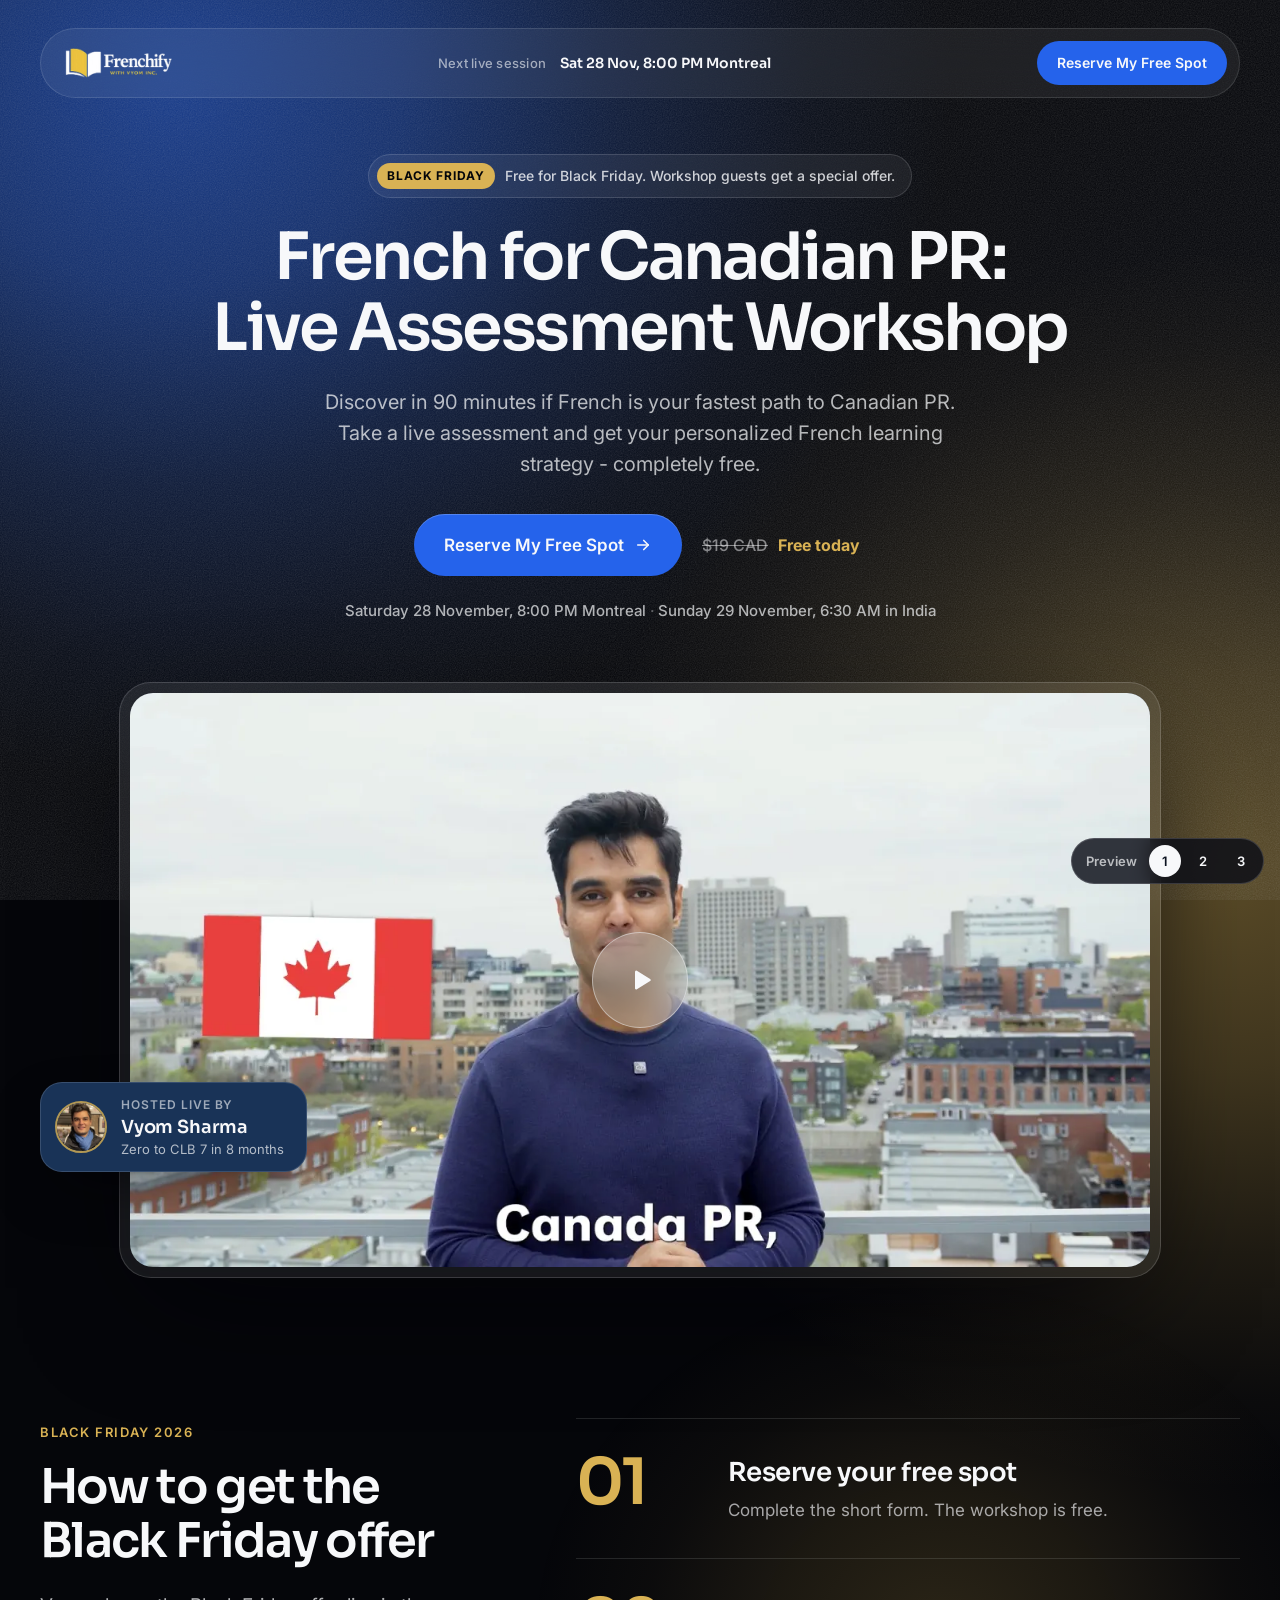
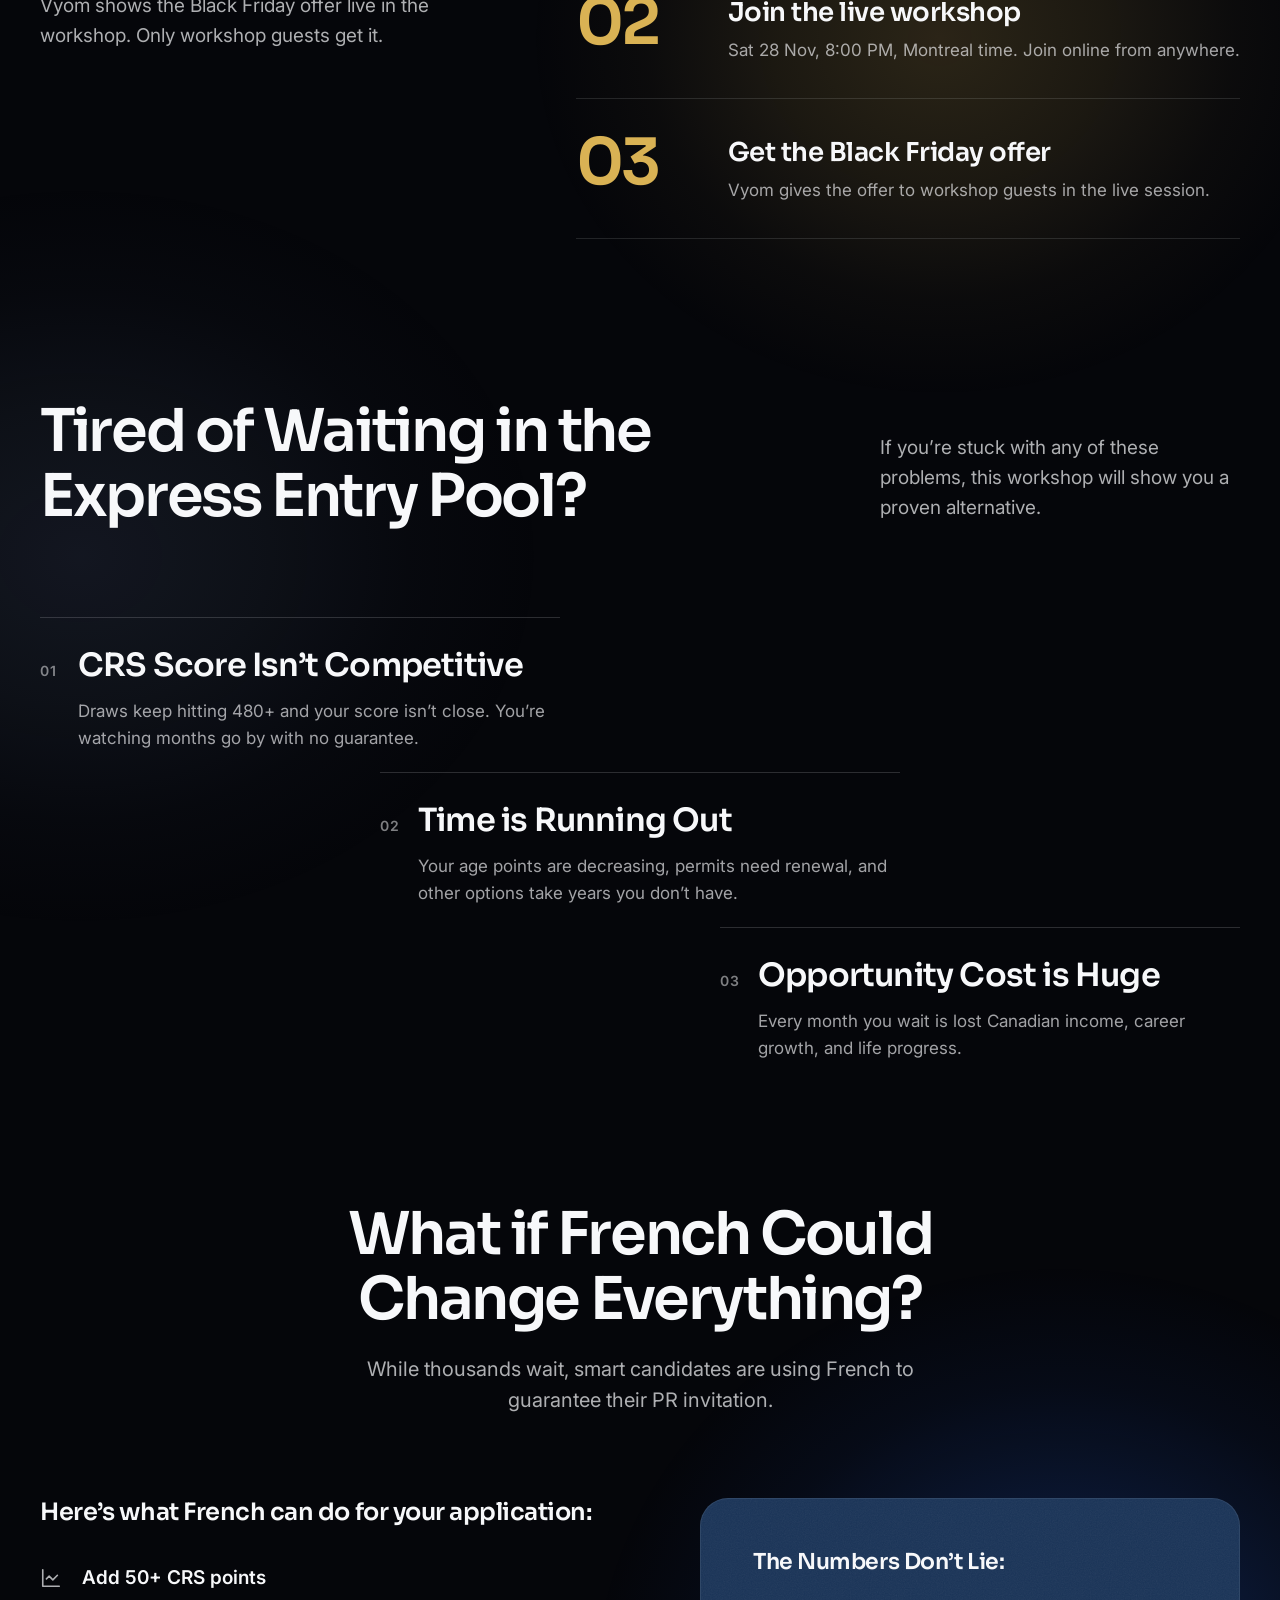
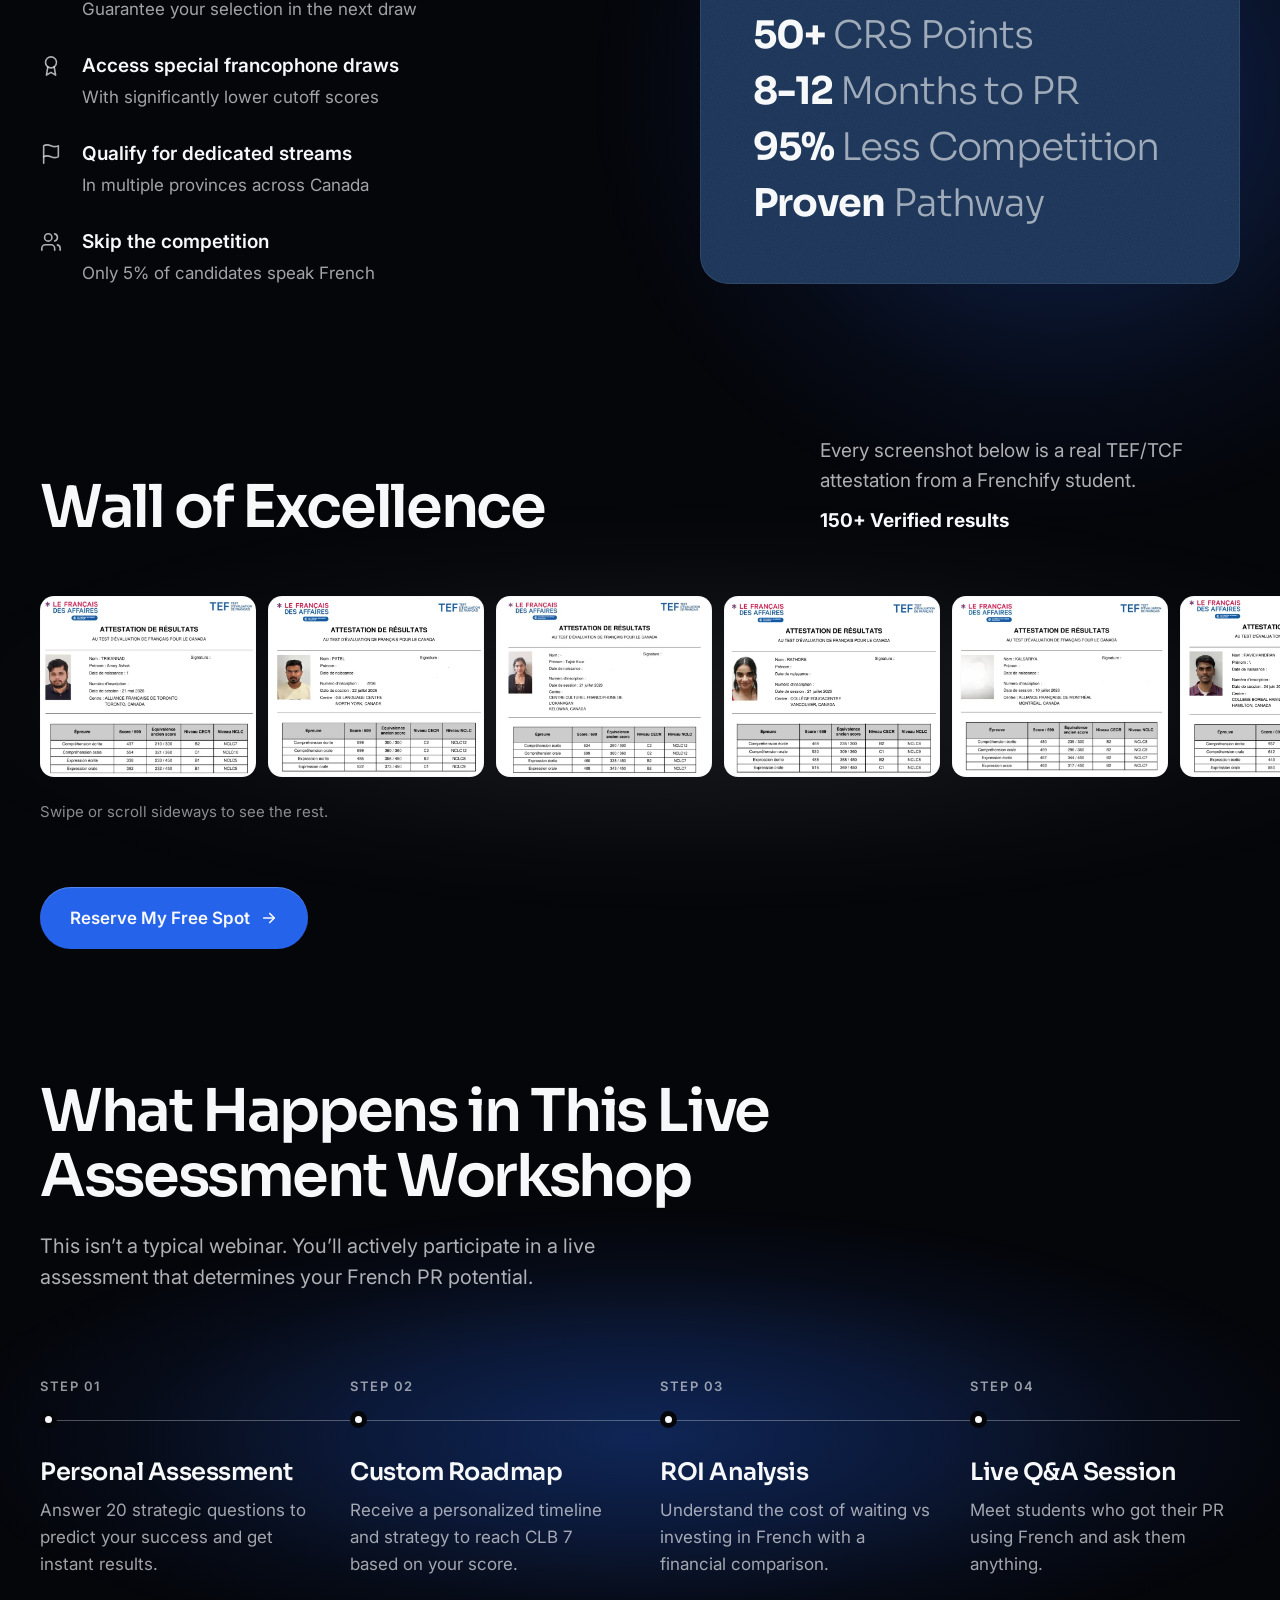
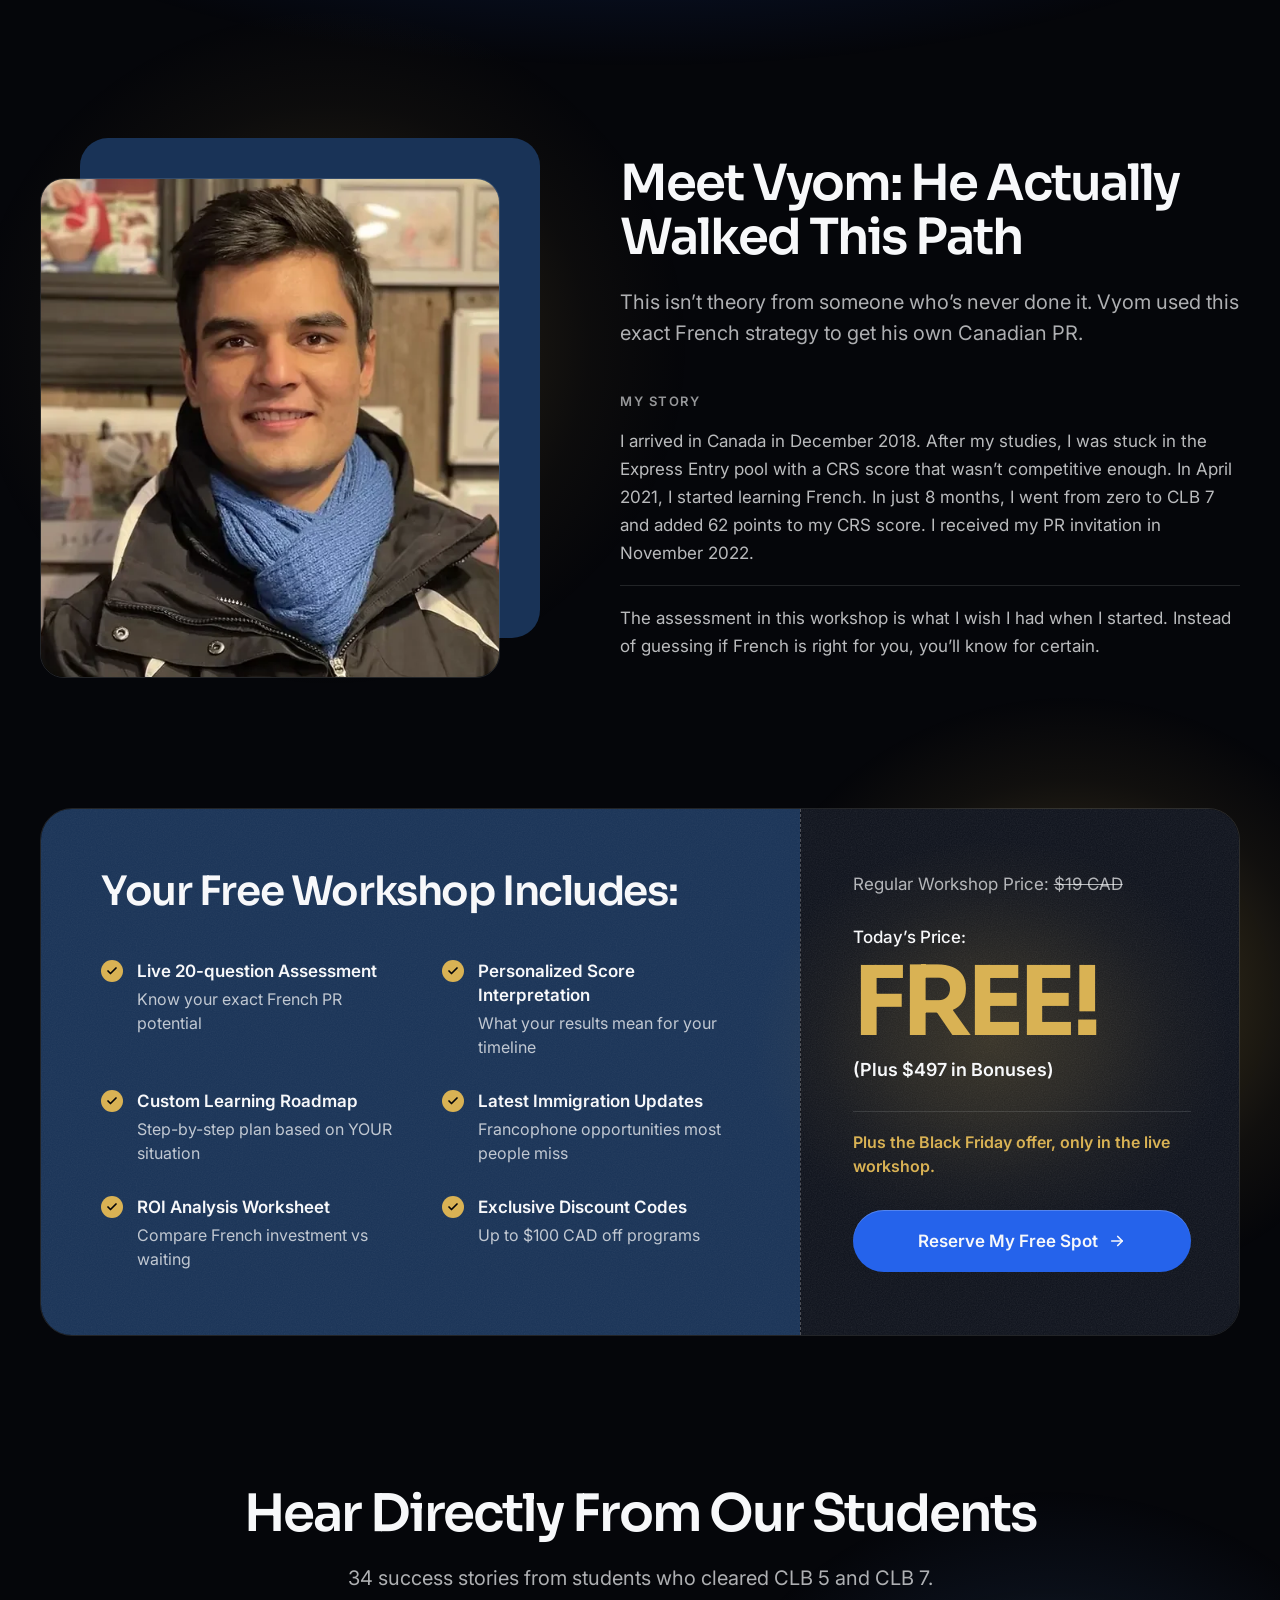
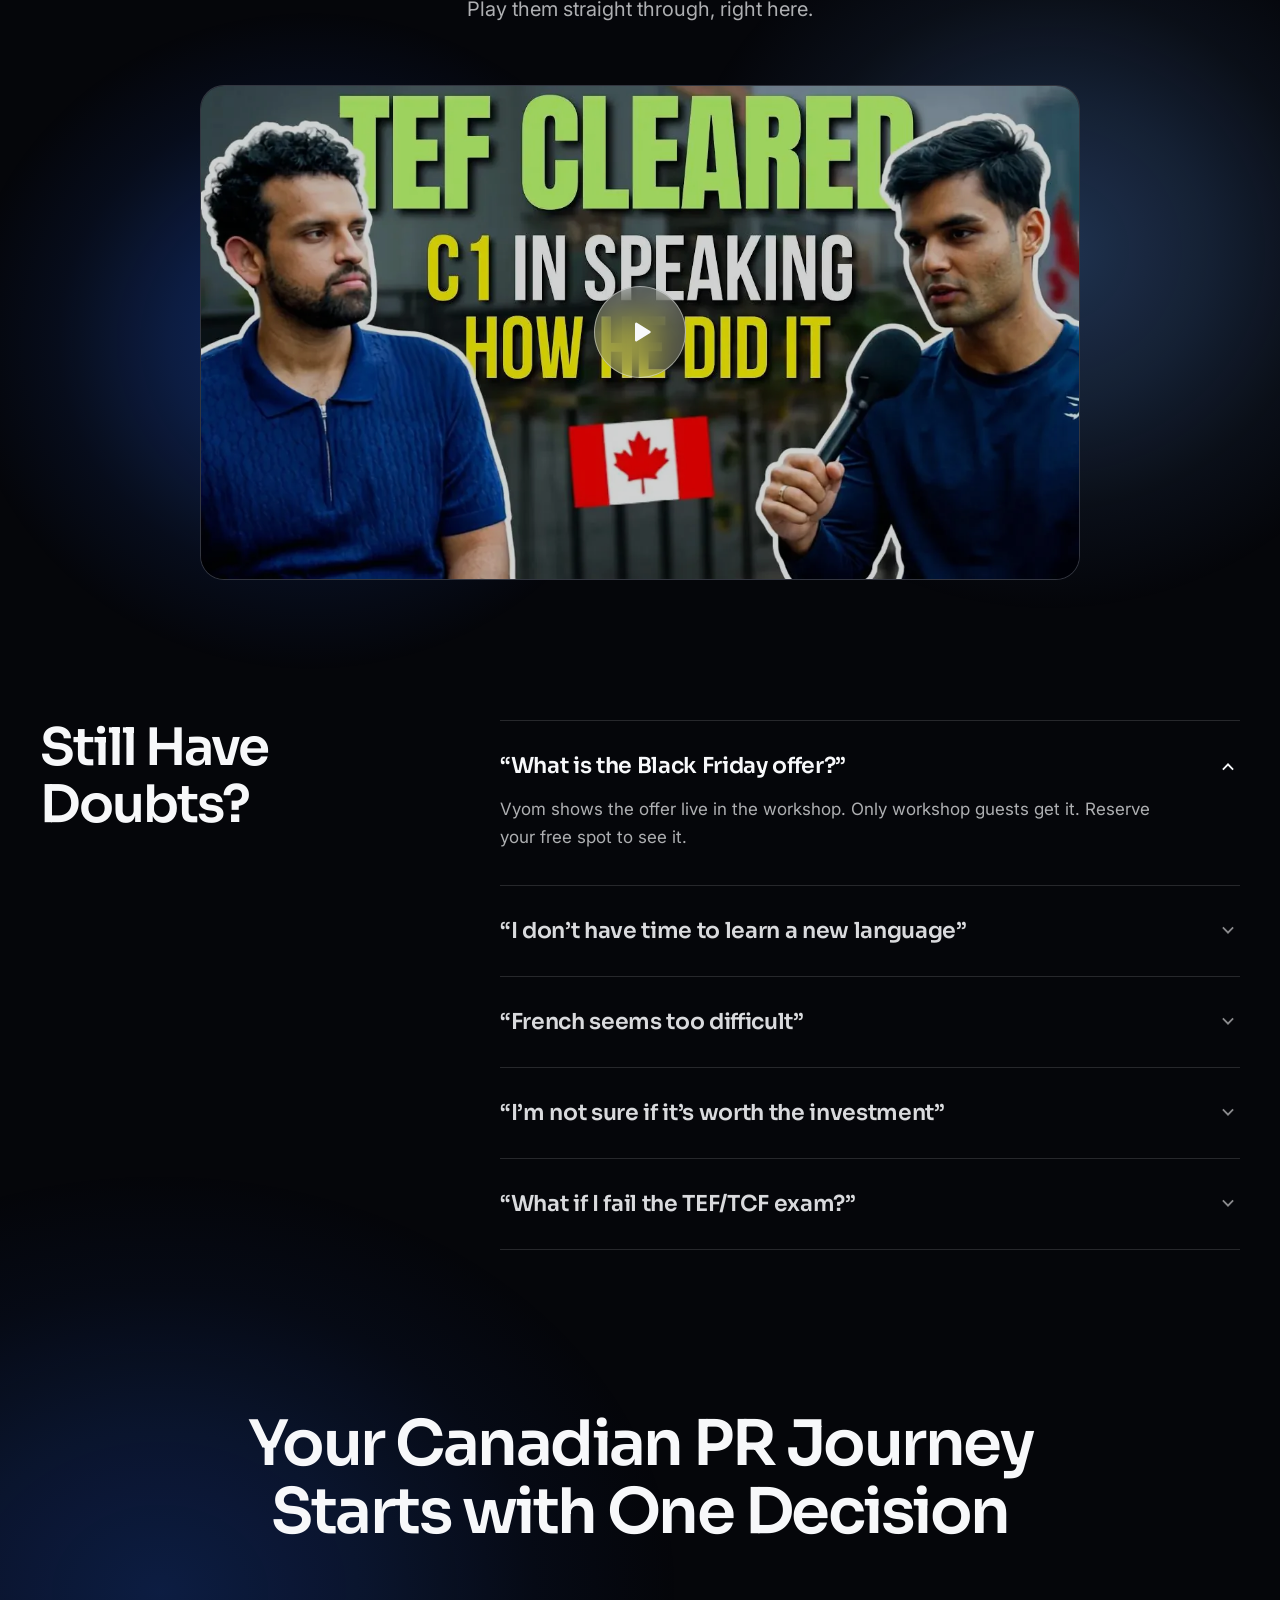
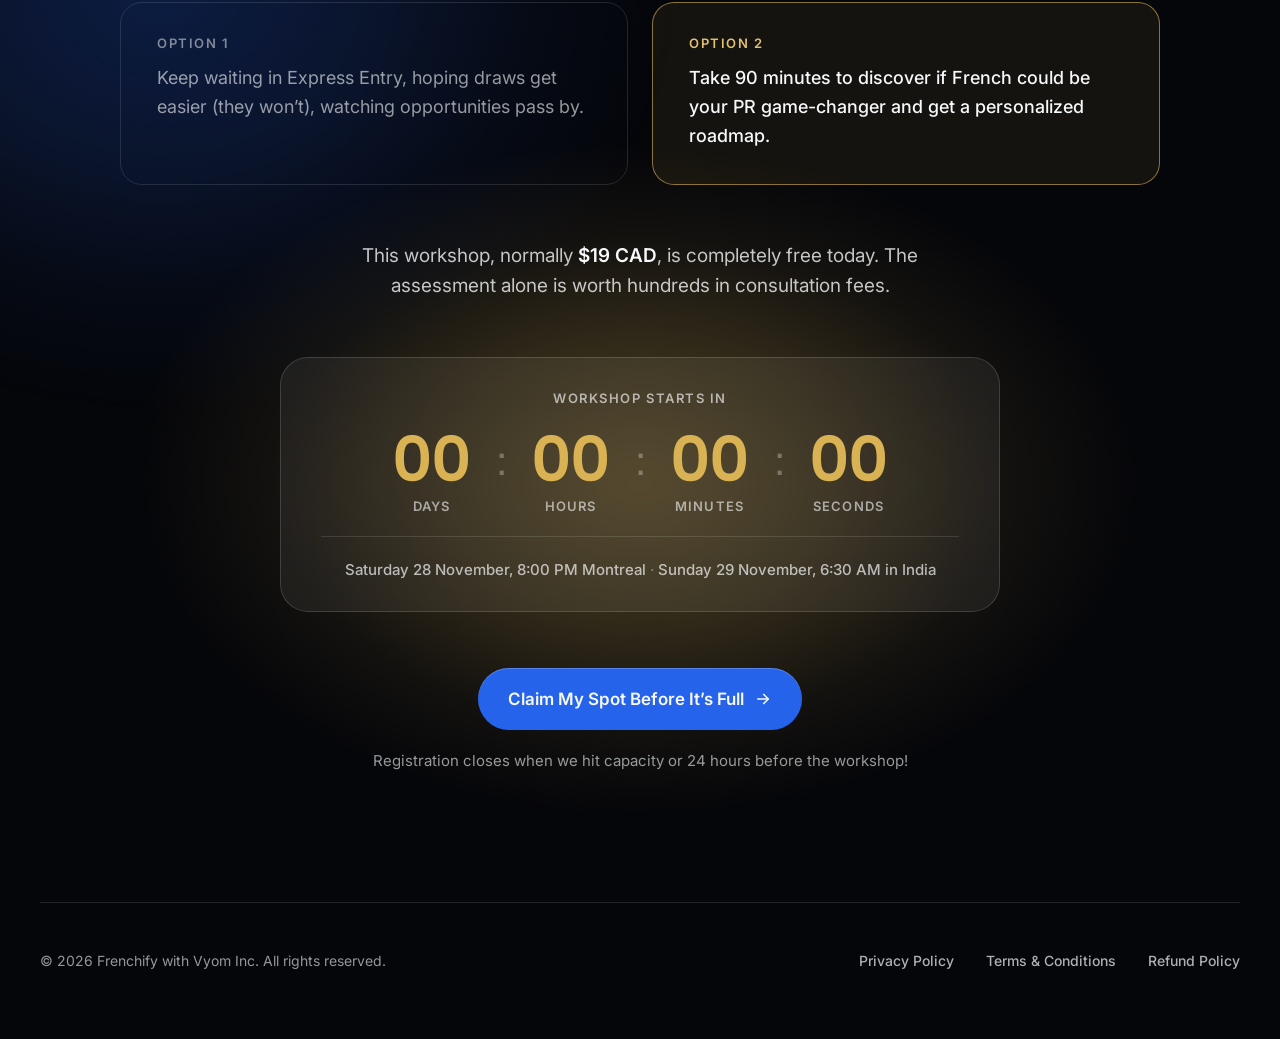
==== commit e5b01d8a: "Option 2: add the Option 3 results and host block after the hero, straighten the ticket Vyom picked " ====
--- a/option-1/index.html
+++ b/option-1/index.html
@@ -1108,7 +1108,7 @@
           <div class="photo">
             <div class="photo__plate" aria-hidden="true"></div>
             <div class="photo__frame">
-              <img src="../assets/img/vyom-portrait.webp" alt="Vyom Sharma smiling, in a winter jacket and a blue scarf" width="760" height="695" loading="lazy" decoding="async">
+              <img src="../assets/img/vyom-portrait.webp" alt="Vyom Sharma smiling, in a winter jacket and a blue scarf" width="760" height="688" loading="lazy" decoding="async">
             </div>
           </div>
           <div class="s6__text">
